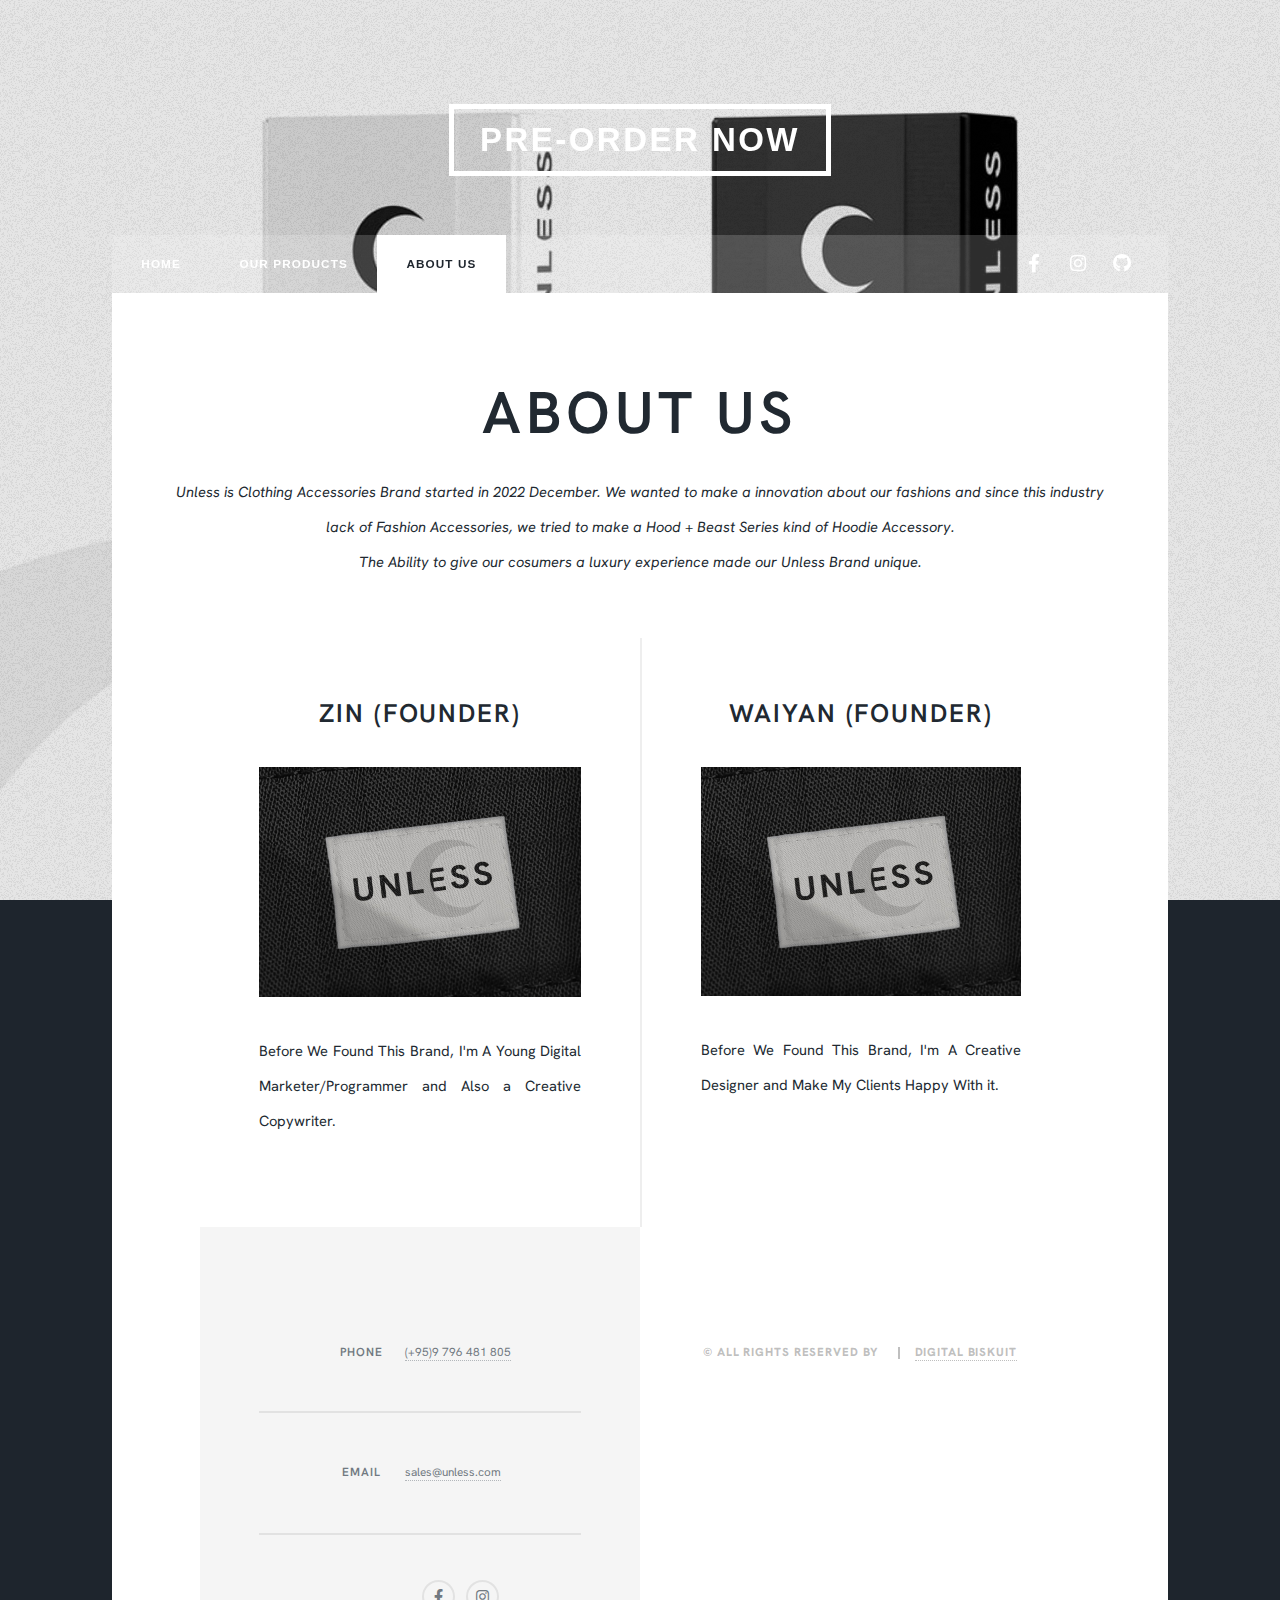
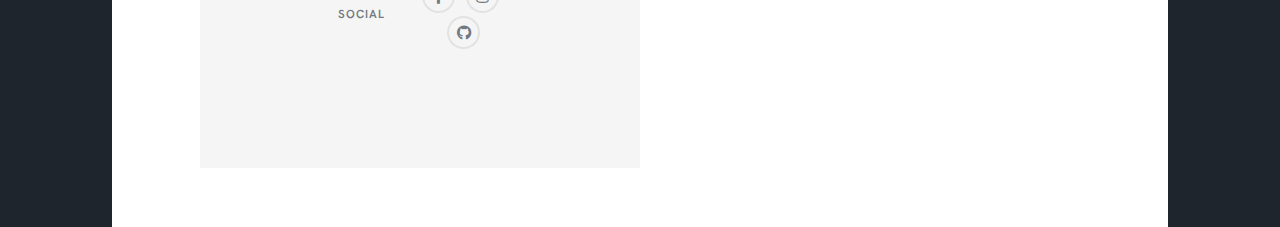
==== aboutus.html @ 23321b9b "Initial Commit" ====
<!DOCTYPE HTML>

<html>
	<head>
		<title>About Us</title>
		<meta charset="utf-8" />
		<meta name="viewport" content="width=device-width, initial-scale=1, user-scalable=no" />
		<link rel="stylesheet" href="assets/css/main.css" />
		<noscript><link rel="stylesheet" href="assets/css/noscript.css" /></noscript>
	</head>
	<body class="is-preload">

		<!-- Wrapper -->
			<div id="wrapper">

				<!-- Header -->
					<header id="header">
						<a href="https://forms.gle/uuUz8VNEudroMSf68" class="logo">Pre-Order Now</a>
					</header>

				<!-- Nav -->
					<nav id="nav">
						<ul class="links">
							<li><a href="index.html">Home</a></li>
							<li><a href="ourproducts.html">Our Products</a></li>
							<li class="active"><a href="aboutus.html">About Us</a></li>
						</ul>
						<ul class="icons">
							<li><a href="https://www.facebook.com/unlessclothingaccessories" class="icon brands alt fa-facebook-f"><span class="label">Facebook</span></a></li>
							<li><a href="#" class="icon brands fa-instagram"><span class="label">Instagram</span></a></li>
							<li><a href="#" class="icon brands fa-github"><span class="label">GitHub</span></a></li>
						</ul>
					</nav>

				<!-- Main -->
					<div id="main">

						<!-- Post -->
							<section class="post">
								<header class="major">
									<h2>About us</h2>
										<p>Unless is Clothing Accessories Brand started in 2022 December. We wanted to make a innovation about our fashions and since this industry lack of Fashion Accessories, we tried to make a Hood + Beast Series kind of Hoodie Accessory.<br /> 
											The Ability to give our cosumers a luxury experience made our Unless Brand unique.</p>
								</header>

								<!-- Text stuff -->
								<div id="main">
									<!-- Posts -->
										<section class="posts">
											<article>
												<header>
													<h2><a href="https://www.linkedin.com/in/wai-yan-moe-myint-310702242/">Zin (Founder)</h2>
												</header>
												<a href="https://www.linkedin.com/in/zin-lin-hain-243990198/" class="image fit"><img src="images/product1.jpg" alt="" /></a>
												<p>Before We Found This Brand, I'm A Young Digital Marketer/Programmer and Also a Creative Copywriter.</p>
												<ul class="actions special">
												</ul>
											</article>
											<article>
												<header>
													<h2><a href="https://www.linkedin.com/in/wai-yan-moe-myint-310702242/">Waiyan (Founder)</h2>
												</header>
												<a href="https://www.linkedin.com/in/wai-yan-moe-myint-310702242/" class="image fit"><img src="images/product1.jpg" alt="" /></a>
												<p>Before We Found This Brand, I'm A Creative Designer and Make My Clients Happy With it.</p>
												<ul class="actions special">
												</ul>
											</article>

				<!-- Footer -->
				<footer id="footer">
					<section class="split contact">
						<section class="alt">
							<h3>Phone</h3>
							<p><a href="tel:+959796481805">(+95)9 796 481 805</a></p>
						</section>
						<section>
							<h3>Email</h3>
							<p><a href="#">sales@unless.com</a></p>
						</section>
						<section>
							<h3>Social</h3>
							<ul class="icons alt">
								<li><a href="https://www.facebook.com/unlessclothingaccessories/" class="icon brands alt fa-facebook-f"><span class="label">Facebook</span></a></li>
								<li><a href="#" class="icon brands alt fa-instagram"><span class="label">Instagram</span></a></li>
								<li><a href="#" class="icon brands alt fa-github"><span class="label">GitHub</span></a></li>
							</ul>
						</section>
					</section>
				</footer>

			<!-- Copyright -->

				<!-- Copyright -->
					<div id="copyright">
						<ul><li>&copy; All Rights Reserved</li> by <li><a href="https://github.com/Digital-Biskuit">Digital Biskuit</a></li></ul>
					</div>

			</div>

		<!-- Scripts -->
			<script src="assets/js/jquery.min.js"></script>
			<script src="assets/js/jquery.scrollex.min.js"></script>
			<script src="assets/js/jquery.scrolly.min.js"></script>
			<script src="assets/js/browser.min.js"></script>
			<script src="assets/js/breakpoints.min.js"></script>
			<script src="assets/js/util.js"></script>
			<script src="assets/js/main.js"></script>

	</body>
</html>
---- assets/css/main.css ----
@import url(fontawesome-all.min.css);
@import url('https://fonts.googleapis.com/css2?family=Hanken+Grotesk:wght@400;600&display=swap');


html, body, div, span, applet, object,
iframe, h1, h2, h3, h4, h5, h6, p, blockquote,
pre, a, abbr, acronym, address, big, cite,
code, del, dfn, em, img, ins, kbd, q, s, samp,
small, strike, strong, sub, sup, tt, var, b,
u, i, center, dl, dt, dd, ol, ul, li, fieldset,
form, label, legend, table, caption, tbody,
tfoot, thead, tr, th, td, article, aside,
canvas, details, embed, figure, figcaption,
footer, header, hgroup, menu, nav, output, ruby,
section, summary, time, mark, audio, video {
	margin: 0;
	padding: 0;
	border: 0;
	font-size: 100%;
	font: inherit;
	vertical-align: baseline;}

article, aside, details, figcaption, figure,
footer, header, hgroup, menu, nav, section {
	display: block;}

body {
	line-height: 1;
}

ol, ul {
	list-style: none;
}

blockquote, q {
	quotes: none;
}

	blockquote:before, blockquote:after, q:before, q:after {
		content: '';
		content: none;
	}

table {
	border-collapse: collapse;
	border-spacing: 0;
}

body {
	-webkit-text-size-adjust: none;
}

mark {
	background-color: transparent;
	color: inherit;
}

input::-moz-focus-inner {
	border: 0;
	padding: 0;
}

input, select, textarea {
	-moz-appearance: none;
	-webkit-appearance: none;
	-ms-appearance: none;
	appearance: none;
}

/* Basic */

	@-ms-viewport {
		width: device-width;
	}

	body {
		-ms-overflow-style: scrollbar;
	}

	@media screen and (max-width: 480px) {

		html, body {
			min-width: 320px;
		}

	}

	html {
		box-sizing: border-box;
	}

	*, *:before, *:after {
		box-sizing: inherit;
	}

	body {
		background-color: #1e252d;
	}

		body.is-preload *, body.is-preload *:before, body.is-preload *:after {
			-moz-animation: none !important;
			-webkit-animation: none !important;
			-ms-animation: none !important;
			animation: none !important;
			-moz-transition: none !important;
			-webkit-transition: none !important;
			-ms-transition: none !important;
			transition: none !important;
		}

/* Type */

	html {
		font-size: 16pt;
	}

		@media screen and (max-width: 1680px) {

			html {
				font-size: 12pt;
			}

		}

		@media screen and (max-width: 1280px) {

			html {
				font-size: 11pt;
			}

		}

		@media screen and (max-width: 360px) {

			html {
				font-size: 10pt;
			}

		}

	body {
		color: #212931;
	}

	body, input, select, textarea {
		font-family: 'Hanken Grotesk', sans-serif;
		font-weight: 400;
		font-size: 1rem;
		line-height: 2.375;
	}

	a {
		-moz-transition: color 0.2s ease-in-out, background-color 0.2s ease-in-out, border-color 0.2s ease-in-out, box-shadow 0.2s ease-in-out;
		-webkit-transition: color 0.2s ease-in-out, background-color 0.2s ease-in-out, border-color 0.2s ease-in-out, box-shadow 0.2s ease-in-out;
		-ms-transition: color 0.2s ease-in-out, background-color 0.2s ease-in-out, border-color 0.2s ease-in-out, box-shadow 0.2s ease-in-out;
		transition: color 0.2s ease-in-out, background-color 0.2s ease-in-out, border-color 0.2s ease-in-out, box-shadow 0.2s ease-in-out;
		border-bottom: dotted 1px;
		text-decoration: none;
	}

		a:hover {
			border-bottom-color: transparent;
		}

	strong, b {
		font-weight: 600;
	}

	em, i {
		font-style: italic;
	}

	p {
		text-align: justify;
		margin: 0 0 2rem 0;
	}

	h1, h2, h3, h4, h5, h6 {
		font-family: 'Hanken Grotesk', sans-serif;
		font-weight: 600;
		line-height: 1.5;
		letter-spacing: 0.075em;
		text-transform: uppercase;
		margin: 0 0 1rem 0;
	}

		h1 a, h2 a, h3 a, h4 a, h5 a, h6 a {
			border-bottom: 0;
			color: inherit;
			text-decoration: none;
		}

	h1 {
		font-size: 4rem;
		line-height: 1.1;
		margin: 0 0 2rem 0;
	}

	h2 {
		font-size: 1.75rem;
		line-height: 1.3;
		margin: 0 0 1.5rem 0;
	}

	h3 {
		font-size: 1.25rem;
		margin: 0 0 1.5rem 0;
	}

	h4 {
		font-size: 1rem;
	}

	h5 {
		font-size: 0.9rem;
	}

	h6 {
		font-size: 0.8rem;
	}

	sub {
		font-size: 0.8rem;
		position: relative;
		top: 0.5rem;
	}

	sup {
		font-size: 0.8rem;
		position: relative;
		top: -0.5rem;
	}

	blockquote {
		border-left: solid 4px;
		font-style: italic;
		margin: 0 0 2rem 0;
		padding: 0.5rem 0 0.5rem 2rem;
	}

	code {
		border: solid 2px;
		font-family: "Courier New", monospace;
		font-size: 0.9rem;
		margin: 0 0.25rem;
		padding: 0.25rem 0.65rem;
	}

	pre {
		-webkit-overflow-scrolling: touch;
		font-family: "Courier New", monospace;
		font-size: 0.9rem;
		margin: 0 0 2rem 0;
	}

		pre code {
			display: block;
			line-height: 1.75;
			padding: 1rem 1.5rem;
			overflow-x: auto;
		}

	hr {
		border: 0;
		border-bottom: solid 2px;
		margin: 3rem 0;
	}

		hr.major {
			margin: 5rem 0;
		}

	.align-left {
		text-align: left;
	}

	.align-center {
		text-align: center;
	}

	.align-right {
		text-align: right;
	}

	input, select, textarea {
		color: #212931;
	}

	a {
		color: #212931;
		border-bottom-color: rgba(33, 41, 49, 0.5);
	}

		a:hover {
			border-bottom-color: transparent;
			color: #000000 !important;
		}

	strong, b {
		color: #212931;
	}

	h1, h2, h3, h4, h5, h6 {
		color: #212931;
	}

	blockquote {
		border-left-color: #eeeeee;
	}

	code {
		background: rgba(220, 220, 220, 0.25);
		border-color: #eeeeee;
	}

	hr {
		border-bottom-color: #eeeeee;
	}

/* Row */

	.row {
		display: flex;
		flex-wrap: wrap;
		box-sizing: border-box;
		align-items: stretch;
	}

		.row > * {
			box-sizing: border-box;
		}

		.row.gtr-uniform > * > :last-child {
			margin-bottom: 0;
		}

		.row.aln-left {
			justify-content: flex-start;
		}

		.row.aln-center {
			justify-content: center;
		}

		.row.aln-right {
			justify-content: flex-end;
		}

		.row.aln-top {
			align-items: flex-start;
		}

		.row.aln-middle {
			align-items: center;
		}

		.row.aln-bottom {
			align-items: flex-end;
		}

		.row > .imp {
			order: -1;
		}

		.row > .col-1 {
			width: 8.33333%;
		}

		.row > .off-1 {
			margin-left: 8.33333%;
		}

		.row > .col-2 {
			width: 16.66667%;
		}

		.row > .off-2 {
			margin-left: 16.66667%;
		}

		.row > .col-3 {
			width: 25%;
		}

		.row > .off-3 {
			margin-left: 25%;
		}

		.row > .col-4 {
			width: 33.33333%;
		}

		.row > .off-4 {
			margin-left: 33.33333%;
		}

		.row > .col-5 {
			width: 41.66667%;
		}

		.row > .off-5 {
			margin-left: 41.66667%;
		}

		.row > .col-6 {
			width: 50%;
		}

		.row > .off-6 {
			margin-left: 50%;
		}

		.row > .col-7 {
			width: 58.33333%;
		}

		.row > .off-7 {
			margin-left: 58.33333%;
		}

		.row > .col-8 {
			width: 66.66667%;
		}

		.row > .off-8 {
			margin-left: 66.66667%;
		}

		.row > .col-9 {
			width: 75%;
		}

		.row > .off-9 {
			margin-left: 75%;
		}

		.row > .col-10 {
			width: 83.33333%;
		}

		.row > .off-10 {
			margin-left: 83.33333%;
		}

		.row > .col-11 {
			width: 91.66667%;
		}

		.row > .off-11 {
			margin-left: 91.66667%;
		}

		.row > .col-12 {
			width: 100%;
		}

		.row > .off-12 {
			margin-left: 100%;
		}

		.row.gtr-0 {
			margin-top: 0;
			margin-left: 0rem;
		}

			.row.gtr-0 > * {
				padding: 0 0 0 0rem;
			}

			.row.gtr-0.gtr-uniform {
				margin-top: 0rem;
			}

				.row.gtr-0.gtr-uniform > * {
					padding-top: 0rem;
				}

		.row.gtr-25 {
			margin-top: 0;
			margin-left: -0.375rem;
		}

			.row.gtr-25 > * {
				padding: 0 0 0 0.375rem;
			}

			.row.gtr-25.gtr-uniform {
				margin-top: -0.375rem;
			}

				.row.gtr-25.gtr-uniform > * {
					padding-top: 0.375rem;
				}

		.row.gtr-50 {
			margin-top: 0;
			margin-left: -0.75rem;
		}

			.row.gtr-50 > * {
				padding: 0 0 0 0.75rem;
			}

			.row.gtr-50.gtr-uniform {
				margin-top: -0.75rem;
			}

				.row.gtr-50.gtr-uniform > * {
					padding-top: 0.75rem;
				}

		.row {
			margin-top: 0;
			margin-left: -1.5rem;
		}

			.row > * {
				padding: 0 0 0 1.5rem;
			}

			.row.gtr-uniform {
				margin-top: -1.5rem;
			}

				.row.gtr-uniform > * {
					padding-top: 1.5rem;
				}

		.row.gtr-150 {
			margin-top: 0;
			margin-left: -2.25rem;
		}

			.row.gtr-150 > * {
				padding: 0 0 0 2.25rem;
			}

			.row.gtr-150.gtr-uniform {
				margin-top: -2.25rem;
			}

				.row.gtr-150.gtr-uniform > * {
					padding-top: 2.25rem;
				}

		.row.gtr-200 {
			margin-top: 0;
			margin-left: -3rem;
		}

			.row.gtr-200 > * {
				padding: 0 0 0 3rem;
			}

			.row.gtr-200.gtr-uniform {
				margin-top: -3rem;
			}

				.row.gtr-200.gtr-uniform > * {
					padding-top: 3rem;
				}

		@media screen and (max-width: 1680px) {

			.row {
				display: flex;
				flex-wrap: wrap;
				box-sizing: border-box;
				align-items: stretch;
			}

				.row > * {
					box-sizing: border-box;
				}

				.row.gtr-uniform > * > :last-child {
					margin-bottom: 0;
				}

				.row.aln-left {
					justify-content: flex-start;
				}

				.row.aln-center {
					justify-content: center;
				}

				.row.aln-right {
					justify-content: flex-end;
				}

				.row.aln-top {
					align-items: flex-start;
				}

				.row.aln-middle {
					align-items: center;
				}

				.row.aln-bottom {
					align-items: flex-end;
				}

				.row > .imp-xlarge {
					order: -1;
				}

				.row > .col-1-xlarge {
					width: 8.33333%;
				}

				.row > .off-1-xlarge {
					margin-left: 8.33333%;
				}

				.row > .col-2-xlarge {
					width: 16.66667%;
				}

				.row > .off-2-xlarge {
					margin-left: 16.66667%;
				}

				.row > .col-3-xlarge {
					width: 25%;
				}

				.row > .off-3-xlarge {
					margin-left: 25%;
				}

				.row > .col-4-xlarge {
					width: 33.33333%;
				}

				.row > .off-4-xlarge {
					margin-left: 33.33333%;
				}

				.row > .col-5-xlarge {
					width: 41.66667%;
				}

				.row > .off-5-xlarge {
					margin-left: 41.66667%;
				}

				.row > .col-6-xlarge {
					width: 50%;
				}

				.row > .off-6-xlarge {
					margin-left: 50%;
				}

				.row > .col-7-xlarge {
					width: 58.33333%;
				}

				.row > .off-7-xlarge {
					margin-left: 58.33333%;
				}

				.row > .col-8-xlarge {
					width: 66.66667%;
				}

				.row > .off-8-xlarge {
					margin-left: 66.66667%;
				}

				.row > .col-9-xlarge {
					width: 75%;
				}

				.row > .off-9-xlarge {
					margin-left: 75%;
				}

				.row > .col-10-xlarge {
					width: 83.33333%;
				}

				.row > .off-10-xlarge {
					margin-left: 83.33333%;
				}

				.row > .col-11-xlarge {
					width: 91.66667%;
				}

				.row > .off-11-xlarge {
					margin-left: 91.66667%;
				}

				.row > .col-12-xlarge {
					width: 100%;
				}

				.row > .off-12-xlarge {
					margin-left: 100%;
				}

				.row.gtr-0 {
					margin-top: 0;
					margin-left: 0rem;
				}

					.row.gtr-0 > * {
						padding: 0 0 0 0rem;
					}

					.row.gtr-0.gtr-uniform {
						margin-top: 0rem;
					}

						.row.gtr-0.gtr-uniform > * {
							padding-top: 0rem;
						}

				.row.gtr-25 {
					margin-top: 0;
					margin-left: -0.375rem;
				}

					.row.gtr-25 > * {
						padding: 0 0 0 0.375rem;
					}

					.row.gtr-25.gtr-uniform {
						margin-top: -0.375rem;
					}

						.row.gtr-25.gtr-uniform > * {
							padding-top: 0.375rem;
						}

				.row.gtr-50 {
					margin-top: 0;
					margin-left: -0.75rem;
				}

					.row.gtr-50 > * {
						padding: 0 0 0 0.75rem;
					}

					.row.gtr-50.gtr-uniform {
						margin-top: -0.75rem;
					}

						.row.gtr-50.gtr-uniform > * {
							padding-top: 0.75rem;
						}

				.row {
					margin-top: 0;
					margin-left: -1.5rem;
				}

					.row > * {
						padding: 0 0 0 1.5rem;
					}

					.row.gtr-uniform {
						margin-top: -1.5rem;
					}

						.row.gtr-uniform > * {
							padding-top: 1.5rem;
						}

				.row.gtr-150 {
					margin-top: 0;
					margin-left: -2.25rem;
				}

					.row.gtr-150 > * {
						padding: 0 0 0 2.25rem;
					}

					.row.gtr-150.gtr-uniform {
						margin-top: -2.25rem;
					}

						.row.gtr-150.gtr-uniform > * {
							padding-top: 2.25rem;
						}

				.row.gtr-200 {
					margin-top: 0;
					margin-left: -3rem;
				}

					.row.gtr-200 > * {
						padding: 0 0 0 3rem;
					}

					.row.gtr-200.gtr-uniform {
						margin-top: -3rem;
					}

						.row.gtr-200.gtr-uniform > * {
							padding-top: 3rem;
						}

		}

		@media screen and (max-width: 1280px) {

			.row {
				display: flex;
				flex-wrap: wrap;
				box-sizing: border-box;
				align-items: stretch;
			}

				.row > * {
					box-sizing: border-box;
				}

				.row.gtr-uniform > * > :last-child {
					margin-bottom: 0;
				}

				.row.aln-left {
					justify-content: flex-start;
				}

				.row.aln-center {
					justify-content: center;
				}

				.row.aln-right {
					justify-content: flex-end;
				}

				.row.aln-top {
					align-items: flex-start;
				}

				.row.aln-middle {
					align-items: center;
				}

				.row.aln-bottom {
					align-items: flex-end;
				}

				.row > .imp-large {
					order: -1;
				}

				.row > .col-1-large {
					width: 8.33333%;
				}

				.row > .off-1-large {
					margin-left: 8.33333%;
				}

				.row > .col-2-large {
					width: 16.66667%;
				}

				.row > .off-2-large {
					margin-left: 16.66667%;
				}

				.row > .col-3-large {
					width: 25%;
				}

				.row > .off-3-large {
					margin-left: 25%;
				}

				.row > .col-4-large {
					width: 33.33333%;
				}

				.row > .off-4-large {
					margin-left: 33.33333%;
				}

				.row > .col-5-large {
					width: 41.66667%;
				}

				.row > .off-5-large {
					margin-left: 41.66667%;
				}

				.row > .col-6-large {
					width: 50%;
				}

				.row > .off-6-large {
					margin-left: 50%;
				}

				.row > .col-7-large {
					width: 58.33333%;
				}

				.row > .off-7-large {
					margin-left: 58.33333%;
				}

				.row > .col-8-large {
					width: 66.66667%;
				}

				.row > .off-8-large {
					margin-left: 66.66667%;
				}

				.row > .col-9-large {
					width: 75%;
				}

				.row > .off-9-large {
					margin-left: 75%;
				}

				.row > .col-10-large {
					width: 83.33333%;
				}

				.row > .off-10-large {
					margin-left: 83.33333%;
				}

				.row > .col-11-large {
					width: 91.66667%;
				}

				.row > .off-11-large {
					margin-left: 91.66667%;
				}

				.row > .col-12-large {
					width: 100%;
				}

				.row > .off-12-large {
					margin-left: 100%;
				}

				.row.gtr-0 {
					margin-top: 0;
					margin-left: 0rem;
				}

					.row.gtr-0 > * {
						padding: 0 0 0 0rem;
					}

					.row.gtr-0.gtr-uniform {
						margin-top: 0rem;
					}

						.row.gtr-0.gtr-uniform > * {
							padding-top: 0rem;
						}

				.row.gtr-25 {
					margin-top: 0;
					margin-left: -0.375rem;
				}

					.row.gtr-25 > * {
						padding: 0 0 0 0.375rem;
					}

					.row.gtr-25.gtr-uniform {
						margin-top: -0.375rem;
					}

						.row.gtr-25.gtr-uniform > * {
							padding-top: 0.375rem;
						}

				.row.gtr-50 {
					margin-top: 0;
					margin-left: -0.75rem;
				}

					.row.gtr-50 > * {
						padding: 0 0 0 0.75rem;
					}

					.row.gtr-50.gtr-uniform {
						margin-top: -0.75rem;
					}

						.row.gtr-50.gtr-uniform > * {
							padding-top: 0.75rem;
						}

				.row {
					margin-top: 0;
					margin-left: -1.5rem;
				}

					.row > * {
						padding: 0 0 0 1.5rem;
					}

					.row.gtr-uniform {
						margin-top: -1.5rem;
					}

						.row.gtr-uniform > * {
							padding-top: 1.5rem;
						}

				.row.gtr-150 {
					margin-top: 0;
					margin-left: -2.25rem;
				}

					.row.gtr-150 > * {
						padding: 0 0 0 2.25rem;
					}

					.row.gtr-150.gtr-uniform {
						margin-top: -2.25rem;
					}

						.row.gtr-150.gtr-uniform > * {
							padding-top: 2.25rem;
						}

				.row.gtr-200 {
					margin-top: 0;
					margin-left: -3rem;
				}

					.row.gtr-200 > * {
						padding: 0 0 0 3rem;
					}

					.row.gtr-200.gtr-uniform {
						margin-top: -3rem;
					}

						.row.gtr-200.gtr-uniform > * {
							padding-top: 3rem;
						}

		}

		@media screen and (max-width: 980px) {

			.row {
				display: flex;
				flex-wrap: wrap;
				box-sizing: border-box;
				align-items: stretch;
			}

				.row > * {
					box-sizing: border-box;
				}

				.row.gtr-uniform > * > :last-child {
					margin-bottom: 0;
				}

				.row.aln-left {
					justify-content: flex-start;
				}

				.row.aln-center {
					justify-content: center;
				}

				.row.aln-right {
					justify-content: flex-end;
				}

				.row.aln-top {
					align-items: flex-start;
				}

				.row.aln-middle {
					align-items: center;
				}

				.row.aln-bottom {
					align-items: flex-end;
				}

				.row > .imp-medium {
					order: -1;
				}

				.row > .col-1-medium {
					width: 8.33333%;
				}

				.row > .off-1-medium {
					margin-left: 8.33333%;
				}

				.row > .col-2-medium {
					width: 16.66667%;
				}

				.row > .off-2-medium {
					margin-left: 16.66667%;
				}

				.row > .col-3-medium {
					width: 25%;
				}

				.row > .off-3-medium {
					margin-left: 25%;
				}

				.row > .col-4-medium {
					width: 33.33333%;
				}

				.row > .off-4-medium {
					margin-left: 33.33333%;
				}

				.row > .col-5-medium {
					width: 41.66667%;
				}

				.row > .off-5-medium {
					margin-left: 41.66667%;
				}

				.row > .col-6-medium {
					width: 50%;
				}

				.row > .off-6-medium {
					margin-left: 50%;
				}

				.row > .col-7-medium {
					width: 58.33333%;
				}

				.row > .off-7-medium {
					margin-left: 58.33333%;
				}

				.row > .col-8-medium {
					width: 66.66667%;
				}

				.row > .off-8-medium {
					margin-left: 66.66667%;
				}

				.row > .col-9-medium {
					width: 75%;
				}

				.row > .off-9-medium {
					margin-left: 75%;
				}

				.row > .col-10-medium {
					width: 83.33333%;
				}

				.row > .off-10-medium {
					margin-left: 83.33333%;
				}

				.row > .col-11-medium {
					width: 91.66667%;
				}

				.row > .off-11-medium {
					margin-left: 91.66667%;
				}

				.row > .col-12-medium {
					width: 100%;
				}

				.row > .off-12-medium {
					margin-left: 100%;
				}

				.row.gtr-0 {
					margin-top: 0;
					margin-left: 0rem;
				}

					.row.gtr-0 > * {
						padding: 0 0 0 0rem;
					}

					.row.gtr-0.gtr-uniform {
						margin-top: 0rem;
					}

						.row.gtr-0.gtr-uniform > * {
							padding-top: 0rem;
						}

				.row.gtr-25 {
					margin-top: 0;
					margin-left: -0.375rem;
				}

					.row.gtr-25 > * {
						padding: 0 0 0 0.375rem;
					}

					.row.gtr-25.gtr-uniform {
						margin-top: -0.375rem;
					}

						.row.gtr-25.gtr-uniform > * {
							padding-top: 0.375rem;
						}

				.row.gtr-50 {
					margin-top: 0;
					margin-left: -0.75rem;
				}

					.row.gtr-50 > * {
						padding: 0 0 0 0.75rem;
					}

					.row.gtr-50.gtr-uniform {
						margin-top: -0.75rem;
					}

						.row.gtr-50.gtr-uniform > * {
							padding-top: 0.75rem;
						}

				.row {
					margin-top: 0;
					margin-left: -1.5rem;
				}

					.row > * {
						padding: 0 0 0 1.5rem;
					}

					.row.gtr-uniform {
						margin-top: -1.5rem;
					}

						.row.gtr-uniform > * {
							padding-top: 1.5rem;
						}

				.row.gtr-150 {
					margin-top: 0;
					margin-left: -2.25rem;
				}

					.row.gtr-150 > * {
						padding: 0 0 0 2.25rem;
					}

					.row.gtr-150.gtr-uniform {
						margin-top: -2.25rem;
					}

						.row.gtr-150.gtr-uniform > * {
							padding-top: 2.25rem;
						}

				.row.gtr-200 {
					margin-top: 0;
					margin-left: -3rem;
				}

					.row.gtr-200 > * {
						padding: 0 0 0 3rem;
					}

					.row.gtr-200.gtr-uniform {
						margin-top: -3rem;
					}

						.row.gtr-200.gtr-uniform > * {
							padding-top: 3rem;
						}

		}

		@media screen and (max-width: 736px) {

			.row {
				display: flex;
				flex-wrap: wrap;
				box-sizing: border-box;
				align-items: stretch;
			}

				.row > * {
					box-sizing: border-box;
				}

				.row.gtr-uniform > * > :last-child {
					margin-bottom: 0;
				}

				.row.aln-left {
					justify-content: flex-start;
				}

				.row.aln-center {
					justify-content: center;
				}

				.row.aln-right {
					justify-content: flex-end;
				}

				.row.aln-top {
					align-items: flex-start;
				}

				.row.aln-middle {
					align-items: center;
				}

				.row.aln-bottom {
					align-items: flex-end;
				}

				.row > .imp-small {
					order: -1;
				}

				.row > .col-1-small {
					width: 8.33333%;
				}

				.row > .off-1-small {
					margin-left: 8.33333%;
				}

				.row > .col-2-small {
					width: 16.66667%;
				}

				.row > .off-2-small {
					margin-left: 16.66667%;
				}

				.row > .col-3-small {
					width: 25%;
				}

				.row > .off-3-small {
					margin-left: 25%;
				}

				.row > .col-4-small {
					width: 33.33333%;
				}

				.row > .off-4-small {
					margin-left: 33.33333%;
				}

				.row > .col-5-small {
					width: 41.66667%;
				}

				.row > .off-5-small {
					margin-left: 41.66667%;
				}

				.row > .col-6-small {
					width: 50%;
				}

				.row > .off-6-small {
					margin-left: 50%;
				}

				.row > .col-7-small {
					width: 58.33333%;
				}

				.row > .off-7-small {
					margin-left: 58.33333%;
				}

				.row > .col-8-small {
					width: 66.66667%;
				}

				.row > .off-8-small {
					margin-left: 66.66667%;
				}

				.row > .col-9-small {
					width: 75%;
				}

				.row > .off-9-small {
					margin-left: 75%;
				}

				.row > .col-10-small {
					width: 83.33333%;
				}

				.row > .off-10-small {
					margin-left: 83.33333%;
				}

				.row > .col-11-small {
					width: 91.66667%;
				}

				.row > .off-11-small {
					margin-left: 91.66667%;
				}

				.row > .col-12-small {
					width: 100%;
				}

				.row > .off-12-small {
					margin-left: 100%;
				}

				.row.gtr-0 {
					margin-top: 0;
					margin-left: 0rem;
				}

					.row.gtr-0 > * {
						padding: 0 0 0 0rem;
					}

					.row.gtr-0.gtr-uniform {
						margin-top: 0rem;
					}

						.row.gtr-0.gtr-uniform > * {
							padding-top: 0rem;
						}

				.row.gtr-25 {
					margin-top: 0;
					margin-left: -0.375rem;
				}

					.row.gtr-25 > * {
						padding: 0 0 0 0.375rem;
					}

					.row.gtr-25.gtr-uniform {
						margin-top: -0.375rem;
					}

						.row.gtr-25.gtr-uniform > * {
							padding-top: 0.375rem;
						}

				.row.gtr-50 {
					margin-top: 0;
					margin-left: -0.75rem;
				}

					.row.gtr-50 > * {
						padding: 0 0 0 0.75rem;
					}

					.row.gtr-50.gtr-uniform {
						margin-top: -0.75rem;
					}

						.row.gtr-50.gtr-uniform > * {
							padding-top: 0.75rem;
						}

				.row {
					margin-top: 0;
					margin-left: -1.5rem;
				}

					.row > * {
						padding: 0 0 0 1.5rem;
					}

					.row.gtr-uniform {
						margin-top: -1.5rem;
					}

						.row.gtr-uniform > * {
							padding-top: 1.5rem;
						}

				.row.gtr-150 {
					margin-top: 0;
					margin-left: -2.25rem;
				}

					.row.gtr-150 > * {
						padding: 0 0 0 2.25rem;
					}

					.row.gtr-150.gtr-uniform {
						margin-top: -2.25rem;
					}

						.row.gtr-150.gtr-uniform > * {
							padding-top: 2.25rem;
						}

				.row.gtr-200 {
					margin-top: 0;
					margin-left: -3rem;
				}

					.row.gtr-200 > * {
						padding: 0 0 0 3rem;
					}

					.row.gtr-200.gtr-uniform {
						margin-top: -3rem;
					}

						.row.gtr-200.gtr-uniform > * {
							padding-top: 3rem;
						}

		}

		@media screen and (max-width: 480px) {

			.row {
				display: flex;
				flex-wrap: wrap;
				box-sizing: border-box;
				align-items: stretch;
			}

				.row > * {
					box-sizing: border-box;
				}

				.row.gtr-uniform > * > :last-child {
					margin-bottom: 0;
				}

				.row.aln-left {
					justify-content: flex-start;
				}

				.row.aln-center {
					justify-content: center;
				}

				.row.aln-right {
					justify-content: flex-end;
				}

				.row.aln-top {
					align-items: flex-start;
				}

				.row.aln-middle {
					align-items: center;
				}

				.row.aln-bottom {
					align-items: flex-end;
				}

				.row > .imp-xsmall {
					order: -1;
				}

				.row > .col-1-xsmall {
					width: 8.33333%;
				}

				.row > .off-1-xsmall {
					margin-left: 8.33333%;
				}

				.row > .col-2-xsmall {
					width: 16.66667%;
				}

				.row > .off-2-xsmall {
					margin-left: 16.66667%;
				}

				.row > .col-3-xsmall {
					width: 25%;
				}

				.row > .off-3-xsmall {
					margin-left: 25%;
				}

				.row > .col-4-xsmall {
					width: 33.33333%;
				}

				.row > .off-4-xsmall {
					margin-left: 33.33333%;
				}

				.row > .col-5-xsmall {
					width: 41.66667%;
				}

				.row > .off-5-xsmall {
					margin-left: 41.66667%;
				}

				.row > .col-6-xsmall {
					width: 50%;
				}

				.row > .off-6-xsmall {
					margin-left: 50%;
				}

				.row > .col-7-xsmall {
					width: 58.33333%;
				}

				.row > .off-7-xsmall {
					margin-left: 58.33333%;
				}

				.row > .col-8-xsmall {
					width: 66.66667%;
				}

				.row > .off-8-xsmall {
					margin-left: 66.66667%;
				}

				.row > .col-9-xsmall {
					width: 75%;
				}

				.row > .off-9-xsmall {
					margin-left: 75%;
				}

				.row > .col-10-xsmall {
					width: 83.33333%;
				}

				.row > .off-10-xsmall {
					margin-left: 83.33333%;
				}

				.row > .col-11-xsmall {
					width: 91.66667%;
				}

				.row > .off-11-xsmall {
					margin-left: 91.66667%;
				}

				.row > .col-12-xsmall {
					width: 100%;
				}

				.row > .off-12-xsmall {
					margin-left: 100%;
				}

				.row.gtr-0 {
					margin-top: 0;
					margin-left: 0rem;
				}

					.row.gtr-0 > * {
						padding: 0 0 0 0rem;
					}

					.row.gtr-0.gtr-uniform {
						margin-top: 0rem;
					}

						.row.gtr-0.gtr-uniform > * {
							padding-top: 0rem;
						}

				.row.gtr-25 {
					margin-top: 0;
					margin-left: -0.375rem;
				}

					.row.gtr-25 > * {
						padding: 0 0 0 0.375rem;
					}

					.row.gtr-25.gtr-uniform {
						margin-top: -0.375rem;
					}

						.row.gtr-25.gtr-uniform > * {
							padding-top: 0.375rem;
						}

				.row.gtr-50 {
					margin-top: 0;
					margin-left: -0.75rem;
				}

					.row.gtr-50 > * {
						padding: 0 0 0 0.75rem;
					}

					.row.gtr-50.gtr-uniform {
						margin-top: -0.75rem;
					}

						.row.gtr-50.gtr-uniform > * {
							padding-top: 0.75rem;
						}

				.row {
					margin-top: 0;
					margin-left: -1.5rem;
				}

					.row > * {
						padding: 0 0 0 1.5rem;
					}

					.row.gtr-uniform {
						margin-top: -1.5rem;
					}

						.row.gtr-uniform > * {
							padding-top: 1.5rem;
						}

				.row.gtr-150 {
					margin-top: 0;
					margin-left: -2.25rem;
				}

					.row.gtr-150 > * {
						padding: 0 0 0 2.25rem;
					}

					.row.gtr-150.gtr-uniform {
						margin-top: -2.25rem;
					}

						.row.gtr-150.gtr-uniform > * {
							padding-top: 2.25rem;
						}

				.row.gtr-200 {
					margin-top: 0;
					margin-left: -3rem;
				}

					.row.gtr-200 > * {
						padding: 0 0 0 3rem;
					}

					.row.gtr-200.gtr-uniform {
						margin-top: -3rem;
					}

						.row.gtr-200.gtr-uniform > * {
							padding-top: 3rem;
						}

		}

		@media screen and (max-width: 360px) {

			.row {
				display: flex;
				flex-wrap: wrap;
				box-sizing: border-box;
				align-items: stretch;
			}

				.row > * {
					box-sizing: border-box;
				}

				.row.gtr-uniform > * > :last-child {
					margin-bottom: 0;
				}

				.row.aln-left {
					justify-content: flex-start;
				}

				.row.aln-center {
					justify-content: center;
				}

				.row.aln-right {
					justify-content: flex-end;
				}

				.row.aln-top {
					align-items: flex-start;
				}

				.row.aln-middle {
					align-items: center;
				}

				.row.aln-bottom {
					align-items: flex-end;
				}

				.row > .imp-xxsmall {
					order: -1;
				}

				.row > .col-1-xxsmall {
					width: 8.33333%;
				}

				.row > .off-1-xxsmall {
					margin-left: 8.33333%;
				}

				.row > .col-2-xxsmall {
					width: 16.66667%;
				}

				.row > .off-2-xxsmall {
					margin-left: 16.66667%;
				}

				.row > .col-3-xxsmall {
					width: 25%;
				}

				.row > .off-3-xxsmall {
					margin-left: 25%;
				}

				.row > .col-4-xxsmall {
					width: 33.33333%;
				}

				.row > .off-4-xxsmall {
					margin-left: 33.33333%;
				}

				.row > .col-5-xxsmall {
					width: 41.66667%;
				}

				.row > .off-5-xxsmall {
					margin-left: 41.66667%;
				}

				.row > .col-6-xxsmall {
					width: 50%;
				}

				.row > .off-6-xxsmall {
					margin-left: 50%;
				}

				.row > .col-7-xxsmall {
					width: 58.33333%;
				}

				.row > .off-7-xxsmall {
					margin-left: 58.33333%;
				}

				.row > .col-8-xxsmall {
					width: 66.66667%;
				}

				.row > .off-8-xxsmall {
					margin-left: 66.66667%;
				}

				.row > .col-9-xxsmall {
					width: 75%;
				}

				.row > .off-9-xxsmall {
					margin-left: 75%;
				}

				.row > .col-10-xxsmall {
					width: 83.33333%;
				}

				.row > .off-10-xxsmall {
					margin-left: 83.33333%;
				}

				.row > .col-11-xxsmall {
					width: 91.66667%;
				}

				.row > .off-11-xxsmall {
					margin-left: 91.66667%;
				}

				.row > .col-12-xxsmall {
					width: 100%;
				}

				.row > .off-12-xxsmall {
					margin-left: 100%;
				}

				.row.gtr-0 {
					margin-top: 0;
					margin-left: 0rem;
				}

					.row.gtr-0 > * {
						padding: 0 0 0 0rem;
					}

					.row.gtr-0.gtr-uniform {
						margin-top: 0rem;
					}

						.row.gtr-0.gtr-uniform > * {
							padding-top: 0rem;
						}

				.row.gtr-25 {
					margin-top: 0;
					margin-left: -0.375rem;
				}

					.row.gtr-25 > * {
						padding: 0 0 0 0.375rem;
					}

					.row.gtr-25.gtr-uniform {
						margin-top: -0.375rem;
					}

						.row.gtr-25.gtr-uniform > * {
							padding-top: 0.375rem;
						}

				.row.gtr-50 {
					margin-top: 0;
					margin-left: -0.75rem;
				}

					.row.gtr-50 > * {
						padding: 0 0 0 0.75rem;
					}

					.row.gtr-50.gtr-uniform {
						margin-top: -0.75rem;
					}

						.row.gtr-50.gtr-uniform > * {
							padding-top: 0.75rem;
						}

				.row {
					margin-top: 0;
					margin-left: -1.5rem;
				}

					.row > * {
						padding: 0 0 0 1.5rem;
					}

					.row.gtr-uniform {
						margin-top: -1.5rem;
					}

						.row.gtr-uniform > * {
							padding-top: 1.5rem;
						}

				.row.gtr-150 {
					margin-top: 0;
					margin-left: -2.25rem;
				}

					.row.gtr-150 > * {
						padding: 0 0 0 2.25rem;
					}

					.row.gtr-150.gtr-uniform {
						margin-top: -2.25rem;
					}

						.row.gtr-150.gtr-uniform > * {
							padding-top: 2.25rem;
						}

				.row.gtr-200 {
					margin-top: 0;
					margin-left: -3rem;
				}

					.row.gtr-200 > * {
						padding: 0 0 0 3rem;
					}

					.row.gtr-200.gtr-uniform {
						margin-top: -3rem;
					}

						.row.gtr-200.gtr-uniform > * {
							padding-top: 3rem;
						}

		}

/* Box */

	.box {
		border: solid 2px;
		margin-bottom: 2rem;
		padding: 1.5rem;
	}

		.box > :last-child,
		.box > :last-child > :last-child,
		.box > :last-child > :last-child > :last-child {
			margin-bottom: 0;
		}

		.box.alt {
			border: 0;
			border-radius: 0;
			padding: 0;
		}

	.box {
		border-color: #eeeeee;
	}

/* Button */

	input[type="submit"],
	input[type="reset"],
	input[type="button"],
	button,
	.button {
		-moz-appearance: none;
		-webkit-appearance: none;
		-ms-appearance: none;
		appearance: none;
		-moz-transition: background-color 0.2s ease-in-out, box-shadow 0.2s ease-in-out, color 0.2s ease-in-out;
		-webkit-transition: background-color 0.2s ease-in-out, box-shadow 0.2s ease-in-out, color 0.2s ease-in-out;
		-ms-transition: background-color 0.2s ease-in-out, box-shadow 0.2s ease-in-out, color 0.2s ease-in-out;
		transition: background-color 0.2s ease-in-out, box-shadow 0.2s ease-in-out, color 0.2s ease-in-out;
		border: 0;
		border-radius: 0;
		cursor: pointer;
		display: inline-block;
		font-family: "Source Sans Pro", Helvetica, sans-serif;
		font-size: 0.8rem;
		font-weight: 900;
		letter-spacing: 0.075em;
		height: 3rem;
		line-height: 3rem;
		padding: 0 2rem;
		text-align: center;
		text-decoration: none;
		text-transform: uppercase;
		white-space: nowrap;
	}

		input[type="submit"].icon:before,
		input[type="reset"].icon:before,
		input[type="button"].icon:before,
		button.icon:before,
		.button.icon:before {
			margin-right: 0.5rem;
		}

		input[type="submit"].icon.solo,
		input[type="reset"].icon.solo,
		input[type="button"].icon.solo,
		button.icon.solo,
		.button.icon.solo {
			position: relative;
			width: 4rem;
			height: 4rem;
			line-height: 4rem;
			border-radius: 4rem;
			text-indent: 4rem;
			overflow: hidden;
			padding: 0;
			white-space: nowrap;
		}

			input[type="submit"].icon.solo:before,
			input[type="reset"].icon.solo:before,
			input[type="button"].icon.solo:before,
			button.icon.solo:before,
			.button.icon.solo:before {
				position: absolute;
				display: block;
				top: 0;
				left: 0;
				width: inherit;
				height: inherit;
				line-height: inherit;
				font-size: 1.25rem;
				margin-right: 0;
				text-align: center;
				text-indent: 0;
			}

		input[type="submit"].fit,
		input[type="reset"].fit,
		input[type="button"].fit,
		button.fit,
		.button.fit {
			width: 100%;
		}

		input[type="submit"].small,
		input[type="reset"].small,
		input[type="button"].small,
		button.small,
		.button.small {
			font-size: 0.7rem;
			height: 2.5rem;
			line-height: 2.5rem;
			padding: 0 1.5rem;
		}

		input[type="submit"].large,
		input[type="reset"].large,
		input[type="button"].large,
		button.large,
		.button.large {
			font-size: 0.9rem;
			height: 3.5rem;
			line-height: 3.5rem;
			padding: 0 2.75rem;
		}

		@media screen and (max-width: 980px) {

			input[type="submit"],
			input[type="reset"],
			input[type="button"],
			button,
			.button {
				font-size: 0.9rem;
				height: 3.25rem;
				line-height: 3.25rem;
			}

				input[type="submit"].large,
				input[type="reset"].large,
				input[type="button"].large,
				button.large,
				.button.large {
					font-size: 1rem;
					height: 3.75rem;
					line-height: 3.75rem;
				}

		}

		input[type="submit"].disabled, input[type="submit"]:disabled,
		input[type="reset"].disabled,
		input[type="reset"]:disabled,
		input[type="button"].disabled,
		input[type="button"]:disabled,
		button.disabled,
		button:disabled,
		.button.disabled,
		.button:disabled {
			pointer-events: none;
			opacity: 0.25;
		}

	input[type="submit"],
	input[type="reset"],
	input[type="button"],
	button,
	.button {
		background-color: transparent;
		box-shadow: inset 0 0 0 2px #212931;
		color: #212931 !important;
	}

		input[type="submit"]:hover,
		input[type="reset"]:hover,
		input[type="button"]:hover,
		button:hover,
		.button:hover {
			box-shadow: inset 0 0 0 2px #000000;
			color: #000000 !important;
		}

		input[type="submit"].primary,
		input[type="reset"].primary,
		input[type="button"].primary,
		button.primary,
		.button.primary {
			background-color: #212931;
			box-shadow: none;
			color: #ffffff !important;
		}

			input[type="submit"].primary:hover,
			input[type="reset"].primary:hover,
			input[type="button"].primary:hover,
			button.primary:hover,
			.button.primary:hover {
				background-color: #000000;
			}

/* Form */

	form {
		margin: 0 0 2rem 0;
	}

		form > :last-child {
			margin-bottom: 0;
		}

		form > .fields {
			display: -moz-flex;
			display: -webkit-flex;
			display: -ms-flex;
			display: flex;
			-moz-flex-wrap: wrap;
			-webkit-flex-wrap: wrap;
			-ms-flex-wrap: wrap;
			flex-wrap: wrap;
			width: calc(100% + 3rem);
			margin: -1.5rem 0 2rem -1.5rem;
		}

			form > .fields > .field {
				-moz-flex-grow: 0;
				-webkit-flex-grow: 0;
				-ms-flex-grow: 0;
				flex-grow: 0;
				-moz-flex-shrink: 0;
				-webkit-flex-shrink: 0;
				-ms-flex-shrink: 0;
				flex-shrink: 0;
				padding: 1.5rem 0 0 1.5rem;
				width: calc(100% - 1.5rem);
			}

				form > .fields > .field.half {
					width: calc(50% - 0.75rem);
				}

				form > .fields > .field.third {
					width: calc(100%/3 - 0.5rem);
				}

				form > .fields > .field.quarter {
					width: calc(25% - 0.375rem);
				}

		@media screen and (max-width: 480px) {

			form > .fields {
				width: calc(100% + 3rem);
				margin: -1.5rem 0 2rem -1.5rem;
			}

				form > .fields > .field {
					padding: 1.5rem 0 0 1.5rem;
					width: calc(100% - 1.5rem);
				}

					form > .fields > .field.half {
						width: calc(100% - 1.5rem);
					}

					form > .fields > .field.third {
						width: calc(100% - 1.5rem);
					}

					form > .fields > .field.quarter {
						width: calc(100% - 1.5rem);
					}

		}

	label {
		display: block;
		font-family: "Source Sans Pro", Helvetica, sans-serif;
		font-weight: 900;
		line-height: 1.5;
		letter-spacing: 0.075em;
		font-size: 0.8rem;
		text-transform: uppercase;
		margin: 0 0 0.75rem 0;
	}

		@media screen and (max-width: 980px) {

			label {
				font-size: 0.9rem;
			}

		}

	input[type="text"],
	input[type="password"],
	input[type="email"],
	select,
	textarea {
		-moz-appearance: none;
		-webkit-appearance: none;
		-ms-appearance: none;
		appearance: none;
		background: transparent;
		border-radius: 0;
		border: solid 2px;
		color: inherit;
		display: block;
		outline: 0;
		padding: 0 1rem;
		text-decoration: none;
		width: 100%;
	}

		input[type="text"]:invalid,
		input[type="password"]:invalid,
		input[type="email"]:invalid,
		select:invalid,
		textarea:invalid {
			box-shadow: none;
		}

	select {
		background-size: 1.25rem;
		background-repeat: no-repeat;
		background-position: calc(100% - 1rem) center;
		height: 3rem;
		padding-right: 3rem;
		text-overflow: ellipsis;
	}

		select:focus::-ms-value {
			background-color: transparent;
		}

		select::-ms-expand {
			display: none;
		}

	input[type="text"],
	input[type="password"],
	input[type="email"],
	select {
		height: 3rem;
	}

	textarea {
		padding: 0.75rem 1rem;
	}

	input[type="checkbox"],
	input[type="radio"] {
		-moz-appearance: none;
		-webkit-appearance: none;
		-ms-appearance: none;
		appearance: none;
		display: block;
		float: left;
		margin-right: -2rem;
		opacity: 0;
		width: 1rem;
		z-index: -1;
	}

		input[type="checkbox"] + label,
		input[type="radio"] + label {
			text-decoration: none;
			cursor: pointer;
			display: inline-block;
			font-size: 1rem;
			letter-spacing: 0;
			font-family: "Merriweather", Georgia, serif;
			text-transform: none;
			font-weight: 300;
			padding-left: 2.8rem;
			padding-right: 1rem;
			position: relative;
		}

			input[type="checkbox"] + label:before,
			input[type="radio"] + label:before {
				-moz-osx-font-smoothing: grayscale;
				-webkit-font-smoothing: antialiased;
				display: inline-block;
				font-style: normal;
				font-variant: normal;
				text-rendering: auto;
				line-height: 1;
				text-transform: none !important;
				font-family: 'Font Awesome 5 Free';
				font-weight: 900;
			}

			input[type="checkbox"] + label:before,
			input[type="radio"] + label:before {
				border-radius: 0;
				border: solid 2px;
				content: '';
				display: inline-block;
				font-size: 0.8rem;
				height: 1.8rem;
				left: 0;
				line-height: 1.65rem;
				position: absolute;
				text-align: center;
				top: -0.125rem;
				width: 1.8rem;
			}

		input[type="checkbox"]:checked + label:before,
		input[type="radio"]:checked + label:before {
			content: '\f00c';
		}

	input[type="checkbox"] + label:before {
		border-radius: 0;
	}

	input[type="radio"] + label:before {
		border-radius: 100%;
	}

	::-webkit-input-placeholder {
		opacity: 1.0;
	}

	:-moz-placeholder {
		opacity: 1.0;
	}

	::-moz-placeholder {
		opacity: 1.0;
	}

	:-ms-input-placeholder {
		opacity: 1.0;
	}

	label {
		color: #212931;
	}

	input[type="text"],
	input[type="password"],
	input[type="email"],
	select,
	textarea {
		border-color: #eeeeee;
	}

		input[type="text"]:focus,
		input[type="password"]:focus,
		input[type="email"]:focus,
		select:focus,
		textarea:focus {
			border-color: #000000;
		}

	select {
		background-image: url("data:image/svg+xml;charset=utf8,%3Csvg xmlns='http://www.w3.org/2000/svg' width='40' height='40' preserveAspectRatio='none' viewBox='0 0 40 40'%3E%3Cpath d='M9.4,12.3l10.4,10.4l10.4-10.4c0.2-0.2,0.5-0.4,0.9-0.4c0.3,0,0.6,0.1,0.9,0.4l3.3,3.3c0.2,0.2,0.4,0.5,0.4,0.9 c0,0.4-0.1,0.6-0.4,0.9L20.7,31.9c-0.2,0.2-0.5,0.4-0.9,0.4c-0.3,0-0.6-0.1-0.9-0.4L4.3,17.3c-0.2-0.2-0.4-0.5-0.4-0.9 c0-0.4,0.1-0.6,0.4-0.9l3.3-3.3c0.2-0.2,0.5-0.4,0.9-0.4S9.1,12.1,9.4,12.3z' fill='%23eeeeee' /%3E%3C/svg%3E");
	}

		select option {
			background-color: #ffffff;
			color: #212931;
		}

	.select-wrapper:before {
		color: #eeeeee;
	}

	input[type="checkbox"] + label,
	input[type="radio"] + label {
		color: #212931;
	}

		input[type="checkbox"] + label:before,
		input[type="radio"] + label:before {
			border-color: #eeeeee;
		}

	input[type="checkbox"]:checked + label:before,
	input[type="radio"]:checked + label:before {
		background-color: #212931;
		border-color: #212931;
		color: #ffffff;
	}

	input[type="checkbox"]:focus + label:before,
	input[type="radio"]:focus + label:before {
		border-color: #000000;
	}

	::-webkit-input-placeholder {
		color: #909498 !important;
	}

	:-moz-placeholder {
		color: #909498 !important;
	}

	::-moz-placeholder {
		color: #909498 !important;
	}

	:-ms-input-placeholder {
		color: #909498 !important;
	}

	.formerize-placeholder {
		color: #909498 !important;
	}

/* Icon */

	.icon {
		text-decoration: none;
		border-bottom: none;
		position: relative;
	}

		.icon:before {
			-moz-osx-font-smoothing: grayscale;
			-webkit-font-smoothing: antialiased;
			display: inline-block;
			font-style: normal;
			font-variant: normal;
			text-rendering: auto;
			line-height: 1;
			text-transform: none !important;
			font-family: 'Font Awesome 5 Free';
			font-weight: 400;
		}

		.icon > .label {
			display: none;
		}

		.icon:before {
			line-height: inherit;
		}

		.icon.solid:before {
			font-weight: 900;
		}

		.icon.brands:before {
			font-family: 'Font Awesome 5 Brands';
		}

/* Image */

	.image {
		border: 0;
		display: inline-block;
		position: relative;
	}

		.image img {
			display: block;
		}

		.image.left, .image.right {
			max-width: 40%;
		}

			.image.left img, .image.right img {
				width: 100%;
			}

		.image.left {
			float: left;
			margin: 0 2rem 2rem 0;
			top: 0.75rem;
		}

		.image.right {
			float: right;
			margin: 0 0 2rem 2rem;
			top: 0.75rem;
		}

		.image.fit {
			display: block;
			margin: 2.5rem 0;
			width: 100%;
		}

			.image.fit:first-child {
				margin-top: 0;
			}

			.image.fit img {
				width: 100%;
			}

		.image.main {
			display: block;
			margin: 4rem 0;
			width: 100%;
		}

			.image.main:first-child {
				margin-top: 0;
			}

			.image.main img {
				width: 100%;
			}

		@media screen and (max-width: 736px) {

			.image.fit {
				margin: 2rem 0;
			}

			.image.main {
				margin: 2rem 0;
			}

		}

	a.image {
		overflow: hidden;
	}

		a.image img {
			-moz-transition: -moz-transform 0.2s ease-out;
			-webkit-transition: -webkit-transform 0.2s ease-out;
			-ms-transition: -ms-transform 0.2s ease-out;
			transition: transform 0.2s ease-out;
		}

		a.image:hover img {
			-moz-transform: scale(1.05);
			-webkit-transform: scale(1.05);
			-ms-transform: scale(1.05);
			transform: scale(1.05);
		}

/* Actions */

	ul.actions {
		display: -moz-flex;
		display: -webkit-flex;
		display: -ms-flex;
		display: flex;
		cursor: default;
		list-style: none;
		margin-left: -1rem;
		padding-left: 0;
	}

		ul.actions li {
			padding: 0 0 0 1rem;
			vertical-align: middle;
		}

		ul.actions.special {
			-moz-justify-content: center;
			-webkit-justify-content: center;
			-ms-justify-content: center;
			justify-content: center;
			width: 100%;
			margin-left: 0;
		}

			ul.actions.special li:first-child {
				padding-left: 0;
			}

		ul.actions.stacked {
			-moz-flex-direction: column;
			-webkit-flex-direction: column;
			-ms-flex-direction: column;
			flex-direction: column;
			margin-left: 0;
		}

			ul.actions.stacked li {
				padding: 1.3rem 0 0 0;
			}

				ul.actions.stacked li:first-child {
					padding-top: 0;
				}

		ul.actions.fit {
			width: calc(100% + 1rem);
		}

			ul.actions.fit li {
				-moz-flex-grow: 1;
				-webkit-flex-grow: 1;
				-ms-flex-grow: 1;
				flex-grow: 1;
				-moz-flex-shrink: 1;
				-webkit-flex-shrink: 1;
				-ms-flex-shrink: 1;
				flex-shrink: 1;
				width: 100%;
			}

				ul.actions.fit li > * {
					width: 100%;
				}

			ul.actions.fit.stacked {
				width: 100%;
			}

		@media screen and (max-width: 480px) {

			ul.actions:not(.fixed) {
				-moz-flex-direction: column;
				-webkit-flex-direction: column;
				-ms-flex-direction: column;
				flex-direction: column;
				margin-left: 0;
				width: 100% !important;
			}

				ul.actions:not(.fixed) li {
					-moz-flex-grow: 1;
					-webkit-flex-grow: 1;
					-ms-flex-grow: 1;
					flex-grow: 1;
					-moz-flex-shrink: 1;
					-webkit-flex-shrink: 1;
					-ms-flex-shrink: 1;
					flex-shrink: 1;
					padding: 1rem 0 0 0;
					text-align: center;
					width: 100%;
				}

					ul.actions:not(.fixed) li > * {
						width: 100%;
					}

					ul.actions:not(.fixed) li:first-child {
						padding-top: 0;
					}

					ul.actions:not(.fixed) li input[type="submit"],
					ul.actions:not(.fixed) li input[type="reset"],
					ul.actions:not(.fixed) li input[type="button"],
					ul.actions:not(.fixed) li button,
					ul.actions:not(.fixed) li .button {
						width: 100%;
					}

						ul.actions:not(.fixed) li input[type="submit"].icon:before,
						ul.actions:not(.fixed) li input[type="reset"].icon:before,
						ul.actions:not(.fixed) li input[type="button"].icon:before,
						ul.actions:not(.fixed) li button.icon:before,
						ul.actions:not(.fixed) li .button.icon:before {
							margin-left: -0.5rem;
						}

		}

/* Icons */

	ul.icons {
		cursor: default;
		list-style: none;
		padding-left: 0;
	}

		ul.icons li {
			display: inline-block;
			padding: 0 0.5rem 0 0;
			vertical-align: middle;
		}

			ul.icons li:last-child {
				padding-right: 0;
			}

			ul.icons li .icon:before {
				width: 2.25rem;
				height: 2.25rem;
				line-height: 2.25rem;
				display: inline-block;
				text-align: center;
				border-radius: 100%;
				font-size: 1.25rem;
			}

		ul.icons.alt li .icon:before {
			-moz-transition: color 0.2s ease-in-out, background-color 0.2s ease-in-out, border-color 0.2s ease-in-out, box-shadow 0.2s ease-in-out;
			-webkit-transition: color 0.2s ease-in-out, background-color 0.2s ease-in-out, border-color 0.2s ease-in-out, box-shadow 0.2s ease-in-out;
			-ms-transition: color 0.2s ease-in-out, background-color 0.2s ease-in-out, border-color 0.2s ease-in-out, box-shadow 0.2s ease-in-out;
			transition: color 0.2s ease-in-out, background-color 0.2s ease-in-out, border-color 0.2s ease-in-out, box-shadow 0.2s ease-in-out;
			font-size: 1rem;
		}

/* List */

	ol {
		list-style: decimal;
		margin: 0 0 2rem 0;
		padding-left: 1.25rem;
	}

		ol li {
			padding-left: 0.25rem;
		}

	ul {
		list-style: disc;
		margin: 0 0 2rem 0;
		padding-left: 1rem;
	}

		ul li {
			padding-left: 0.5rem;
		}

		ul.divided {
			list-style: none;
			padding-left: 0;
		}

			ul.divided li {
				border-top: solid 1px;
				padding: 0.5rem 0;
			}

				ul.divided li:first-child {
					border-top: 0;
					padding-top: 0;
				}

	dl {
		margin: 0 0 2rem 0;
	}

		dl dt {
			display: block;
			font-weight: 600;
			margin: 0 0 1rem 0;
		}

		dl dd {
			margin-left: 2rem;
		}

	ul.divided li {
		border-top-color: #eeeeee;
	}

	ul.icons li a.icon:hover:before {
		color: #000000;
	}

	ul.icons.alt li .icon:before {
		box-shadow: inset 0 0 0 2px #eeeeee;
	}

	ul.icons.alt li a.icon:hover:before {
		box-shadow: inset 0 0 0 2px #000000;
	}

/* Section/Article */

	section.special, article.special {
		text-align: center;
	}

	header {
		cursor: default;
	}

		header > .date {
			display: block;
			font-size: 0.8rem;
			height: 1;
			margin: 0 0 1rem 0;
			position: relative;
		}

		header > p {
			font-style: italic;
		}

		header > h1 + p {
			font-size: 1.1rem;
			margin-top: -0.5rem;
			line-height: 2;
		}

		header > h2 + p {
			font-size: 1rem;
			margin-top: -0.75rem;
		}

		header > h3 + p {
			font-size: 0.9rem;
			margin-top: -0.75rem;
		}

		header > h4 + p {
			font-size: 0.8rem;
			margin-top: -0.75rem;
		}

		header.major {
			margin: 0 0 4rem 0;
			text-align: center;
		}

			header.major > :last-child {
				margin-bottom: 0;
			}

			header.major > p {
				margin-top: 0;
				text-align: center;
			}

			header.major > .date {
				font-size: 1rem;
				margin: 0 0 4rem 0;
			}

				header.major > .date:before, header.major > .date:after {
					content: '';
					display: block;
					position: absolute;
					top: 50%;
					width: calc(50% - 6rem);
					border-top: solid 2px;
				}

				header.major > .date:before {
					left: 0;
				}

				header.major > .date:after {
					right: 0;
				}

		@media screen and (max-width: 980px) {

			header br {
				display: none;
			}

		}

		@media screen and (max-width: 736px) {

			header.major {
				margin: 0 0 2rem 0;
			}

		}

	header.major .date:before, header.major .date:after {
		border-top-color: #eeeeee;
	}

/* Table */

	.table-wrapper {
		-webkit-overflow-scrolling: touch;
		overflow-x: auto;
	}

	table {
		margin: 0 0 2rem 0;
		width: 100%;
	}

		table tbody tr {
			border: solid 1px;
			border-left: 0;
			border-right: 0;
		}

		table td {
			padding: 0.75rem 0.75rem;
		}

		table th {
			font-family: "Source Sans Pro", Helvetica, sans-serif;
			font-size: 0.8rem;
			font-weight: 900;
			letter-spacing: 0.075em;
			line-height: 1.5;
			padding: 0 0.75rem 0.75rem 0.75rem;
			text-align: left;
			text-transform: uppercase;
		}

			@media screen and (max-width: 980px) {

				table th {
					font-size: 0.9rem;
				}

			}

		table thead {
			border-bottom: solid 2px;
		}

		table tfoot {
			border-top: solid 2px;
		}

		table.alt {
			border-collapse: separate;
		}

			table.alt tbody tr td {
				border: solid 1px;
				border-left-width: 0;
				border-top-width: 0;
			}

				table.alt tbody tr td:first-child {
					border-left-width: 1px;
				}

			table.alt tbody tr:first-child td {
				border-top-width: 1px;
			}

			table.alt thead {
				border-bottom: 0;
			}

			table.alt tfoot {
				border-top: 0;
			}

	table tbody tr {
		border-color: #eeeeee;
	}

		table tbody tr:nth-child(2n + 1) {
			background-color: rgba(220, 220, 220, 0.25);
		}

	table th {
		color: #212931;
	}

	table thead {
		border-bottom-color: #eeeeee;
	}

	table tfoot {
		border-top-color: #eeeeee;
	}

	table.alt tbody tr td {
		border-color: #eeeeee;
	}

/* Pagination */

	.pagination {
		display: -moz-inline-flex;
		display: -webkit-inline-flex;
		display: -ms-inline-flex;
		display: inline-flex;
		-moz-user-select: none;
		-webkit-user-select: none;
		-ms-user-select: none;
		user-select: none;
		cursor: default;
		list-style: none;
		margin: 0 0 2rem 2px;
		padding: 0;
	}

		.pagination a, .pagination span {
			-moz-transition: background-color 0.2s ease-in-out, border-color 0.2s ease-in-out, box-shadow 0.2s ease-in-out, color 0.2s ease-in-out;
			-webkit-transition: background-color 0.2s ease-in-out, border-color 0.2s ease-in-out, box-shadow 0.2s ease-in-out, color 0.2s ease-in-out;
			-ms-transition: background-color 0.2s ease-in-out, border-color 0.2s ease-in-out, box-shadow 0.2s ease-in-out, color 0.2s ease-in-out;
			transition: background-color 0.2s ease-in-out, border-color 0.2s ease-in-out, box-shadow 0.2s ease-in-out, color 0.2s ease-in-out;
			border: solid 2px;
			display: inline-block;
			font-family: "Source Sans Pro", Helvetica, sans-serif;
			font-size: 0.8rem;
			font-weight: 900;
			height: 3rem;
			letter-spacing: 0.075em;
			line-height: calc(3rem - 4px);
			margin-left: -2px;
			min-width: 3rem;
			position: relative;
			text-align: center;
			text-decoration: none;
			text-transform: uppercase;
		}

		.pagination .next, .pagination .previous {
			text-decoration: none;
			padding: 0 1.75rem;
		}

			.pagination .next:before, .pagination .previous:before {
				-moz-osx-font-smoothing: grayscale;
				-webkit-font-smoothing: antialiased;
				display: inline-block;
				font-style: normal;
				font-variant: normal;
				text-rendering: auto;
				line-height: 1;
				text-transform: none !important;
				font-family: 'Font Awesome 5 Free';
				font-weight: 900;
			}

			.pagination .next:before, .pagination .previous:before {
				display: inline-block;
				color: inherit !important;
				line-height: inherit;
			}

		.pagination .previous:before {
			content: '\f104';
			margin-right: 0.9375em;
		}

		.pagination .next:before {
			content: '\f105';
			float: right;
			margin-left: 0.9375em;
		}

		@media screen and (max-width: 980px) {

			.pagination a, .pagination span {
				font-size: 0.9rem;
			}

		}

		@media screen and (max-width: 480px) {

			.pagination .page, .pagination .extra {
				display: none;
			}

		}

	.pagination a, .pagination span {
		border-color: #eeeeee;
	}

	.pagination a {
		color: #212931 !important;
	}

		.pagination a:hover {
			color: #000000 !important;
			border-color: #000000;
			z-index: 1;
		}

			.pagination a:hover + a,
			.pagination a:hover + span {
				border-left-color: #000000;
			}

		.pagination a.active {
			background-color: #eeeeee;
		}

	.pagination span {
		color: #eeeeee;
	}

/* Wrapper */

	#wrapper {
		-moz-transition: opacity 0.5s ease;
		-webkit-transition: opacity 0.5s ease;
		-ms-transition: opacity 0.5s ease;
		transition: opacity 0.5s ease;
		position: relative;
		z-index: 1;
		overflow: hidden;
	}

		#wrapper > .bg {
			position: absolute;
			top: 0;
			left: 0;
			width: 100%;
			height: 100%;
			background-color: #212931;
			background-image: url("../../images/overlay.png"), linear-gradient(0deg, rgba(0, 0, 0, 0.1), rgba(0, 0, 0, 0.1)), url("../../images/bg.jpg");
			background-size: auto,								auto,														100% auto;
			background-position: center,								center,														top center;
			background-repeat: repeat,								no-repeat,													no-repeat;
			background-attachment: scroll,								scroll,														scroll;
			z-index: -1;
		}

			#wrapper > .bg.fixed {
				position: fixed;
				width: 100vw;
				height: 100vh;
			}

		#wrapper.fade-in:before {
			pointer-events: none;
			-moz-transition: opacity 1s ease-in-out;
			-webkit-transition: opacity 1s ease-in-out;
			-ms-transition: opacity 1s ease-in-out;
			transition: opacity 1s ease-in-out;
			-moz-transition-delay: 0.75s;
			-webkit-transition-delay: 0.75s;
			-ms-transition-delay: 0.75s;
			transition-delay: 0.75s;
			background: #1e252d;
			content: '';
			display: block;
			height: 100%;
			left: 0;
			opacity: 0;
			position: fixed;
			top: 0;
			width: 100%;
		}

		body.is-preload #wrapper.fade-in:before {
			opacity: 1;
		}

		@media screen and (orientation: portrait) {

			#wrapper > .bg {
				background-size: auto,								auto,														auto 175%;
			}

		}

/* Intro */

	#intro {
		color: #ffffff;
		padding: 8rem 4rem 6rem 4rem ;
		-moz-align-items: center;
		-webkit-align-items: center;
		-ms-align-items: center;
		align-items: center;
		display: -moz-flex;
		display: -webkit-flex;
		display: -ms-flex;
		display: flex;
		-moz-flex-direction: column;
		-webkit-flex-direction: column;
		-ms-flex-direction: column;
		flex-direction: column;
		-moz-justify-content: -moz-flex-end;
		-webkit-justify-content: -webkit-flex-end;
		-ms-justify-content: -ms-flex-end;
		justify-content: flex-end;
		-moz-transition: opacity 1s ease, -moz-transform 1s ease;
		-webkit-transition: opacity 1s ease, -webkit-transform 1s ease;
		-ms-transition: opacity 1s ease, -ms-transform 1s ease;
		transition: opacity 1s ease, transform 1s ease;
		position: relative;
		cursor: default;
		text-align: center;
		z-index: 1;
		min-height: 100vh;
	}

		#intro input, #intro select, #intro textarea {
			color: #ffffff;
		}

		#intro a {
			color: #ffffff;
			border-bottom-color: rgba(255, 255, 255, 0.5);
		}

			#intro a:hover {
				border-bottom-color: transparent;
				color: #000000 !important;
			}

		#intro strong, #intro b {
			color: #ffffff;
		}

		#intro h1, #intro h2, #intro h3, #intro h4, #intro h5, #intro h6 {
			color: #ffffff;
		}

		#intro blockquote {
			border-left-color: #ffffff;
		}

		#intro code {
			background: rgba(255, 255, 255, 0.075);
			border-color: #ffffff;
		}

		#intro hr {
			border-bottom-color: #ffffff;
		}

		#intro input[type="submit"],
		#intro input[type="reset"],
		#intro input[type="button"],
		#intro button,
		#intro .button {
			background-color: transparent;
			box-shadow: inset 0 0 0 2px #ffffff;
			color: #ffffff !important;
		}

			#intro input[type="submit"]:hover,
			#intro input[type="reset"]:hover,
			#intro input[type="button"]:hover,
			#intro button:hover,
			#intro .button:hover {
				box-shadow: inset 0 0 0 2px #000000;
				color: #000000 !important;
			}

			#intro input[type="submit"].primary,
			#intro input[type="reset"].primary,
			#intro input[type="button"].primary,
			#intro button.primary,
			#intro .button.primary {
				background-color: #ffffff;
				box-shadow: none;
				color: #1e252d !important;
			}

				#intro input[type="submit"].primary:hover,
				#intro input[type="reset"].primary:hover,
				#intro input[type="button"].primary:hover,
				#intro button.primary:hover,
				#intro .button.primary:hover {
					background-color: #000000;
				}

		#intro h1 {
			font-size: 5rem;
			line-height: 1;
		}

		#intro p {
			font-size: 1.25rem;
			font-style: italic;
			margin-top: -0.25rem;
			text-align: center;
		}

		#intro + #header {
			margin-top: -20rem;
		}

			#intro + #header .logo {
				-moz-transform: translateY(2rem);
				-webkit-transform: translateY(2rem);
				-ms-transform: translateY(2rem);
				transform: translateY(2rem);
				opacity: 0;
				visibility: hidden;
			}

		#intro.hidden {
			pointer-events: none;
			-moz-transform: translateY(2rem);
			-webkit-transform: translateY(2rem);
			-ms-transform: translateY(2rem);
			transform: translateY(2rem);
			-moz-transition: opacity 0.5s ease, -moz-transform 0.5s ease, visibility 0.5s;
			-webkit-transition: opacity 0.5s ease, -webkit-transform 0.5s ease, visibility 0.5s;
			-ms-transition: opacity 0.5s ease, -ms-transform 0.5s ease, visibility 0.5s;
			transition: opacity 0.5s ease, transform 0.5s ease, visibility 0.5s;
			opacity: 0;
			visibility: hidden;
		}

			#intro.hidden + #header .logo {
				-moz-transform: translateY(0);
				-webkit-transform: translateY(0);
				-ms-transform: translateY(0);
				transform: translateY(0);
				opacity: 1;
				visibility: visible;
			}

		body.is-preload #intro {
			-moz-transform: translateY(2rem);
			-webkit-transform: translateY(2rem);
			-ms-transform: translateY(2rem);
			transform: translateY(2rem);
			opacity: 0;
		}

			body.is-preload #intro:not(.hidden) + #header + #nav {
				-moz-transform: translateY(4rem);
				-webkit-transform: translateY(4rem);
				-ms-transform: translateY(4rem);
				transform: translateY(4rem);
				opacity: 0;
			}

		@media screen and (max-width: 980px) {

			#intro {
				padding: 4rem 4rem 2rem 4rem ;
				min-height: 90vh;
			}

				#intro p br {
					display: none;
				}

				#intro + #header {
					margin-top: -14rem;
				}

		}

		@media screen and (max-width: 736px) {

			#intro {
				padding: 3rem 2rem 1rem 2rem ;
				min-height: 80vh;
			}

				#intro h1 {
					font-size: 3.25rem;
					line-height: 1.1;
					margin-bottom: 1rem;
				}

				#intro p {
					font-size: 1rem;
					margin-top: 0rem;
				}

				#intro .actions {
					display: none;
				}

		}

/* Header */

	#header {
		color: #ffffff;
		-moz-align-items: center;
		-webkit-align-items: center;
		-ms-align-items: center;
		align-items: center;
		display: -moz-flex;
		display: -webkit-flex;
		display: -ms-flex;
		display: flex;
		-moz-flex-direction: column;
		-webkit-flex-direction: column;
		-ms-flex-direction: column;
		flex-direction: column;
		-moz-justify-content: -moz-flex-end;
		-webkit-justify-content: -webkit-flex-end;
		-ms-justify-content: -ms-flex-end;
		justify-content: flex-end;
		pointer-events: none;
		-moz-user-select: none;
		-webkit-user-select: none;
		-ms-user-select: none;
		user-select: none;
		height: 20rem;
		padding-bottom: 8rem;
		position: relative;
		text-align: center;
		z-index: 2;
	}

		#header input, #header select, #header textarea {
			color: #ffffff;
		}

		#header a {
			color: #ffffff;
			border-bottom-color: rgba(255, 255, 255, 0.5);
		}

			#header a:hover {
				border-bottom-color: transparent;
				color: #000000 !important;
			}

		#header strong, #header b {
			color: #ffffff;
		}

		#header h1, #header h2, #header h3, #header h4, #header h5, #header h6 {
			color: #ffffff;
		}

		#header blockquote {
			border-left-color: #ffffff;
		}

		#header code {
			background: rgba(255, 255, 255, 0.075);
			border-color: #ffffff;
		}

		#header hr {
			border-bottom-color: #ffffff;
		}

		#header .logo {
			-moz-transition: border-color 0.2s ease-in-out, color 0.2s ease-in-out, opacity 0.5s ease, -moz-transform 0.5s ease, visibility 0.5s;
			-webkit-transition: border-color 0.2s ease-in-out, color 0.2s ease-in-out, opacity 0.5s ease, -webkit-transform 0.5s ease, visibility 0.5s;
			-ms-transition: border-color 0.2s ease-in-out, color 0.2s ease-in-out, opacity 0.5s ease, -ms-transform 0.5s ease, visibility 0.5s;
			transition: border-color 0.2s ease-in-out, color 0.2s ease-in-out, opacity 0.5s ease, transform 0.5s ease, visibility 0.5s;
			pointer-events: auto;
			border-style: solid;
			border-color: #ffffff;
			border-width: 5px !important;
			font-family: "Source Sans Pro", Helvetica, sans-serif;
			font-size: 2.25rem;
			font-weight: 900;
			letter-spacing: 0.075em;
			line-height: 1;
			padding: 1rem 1.75rem;
			text-transform: uppercase;
			visibility: visible;
		}

			#header .logo:hover {
				border-color: #000000 !important;
				color: #000000 !important;
			}

		@media screen and (max-width: 980px) {

			#header {
				height: 14rem;
				padding-bottom: 4rem;
			}

		}

		@media screen and (max-width: 736px) {

			#header {
				padding-bottom: 3rem;
			}

				#header .logo {
					font-size: 1.75rem;
					border-width: 3px !important;
				}

		}

/* Nav */

	#nav {
		color: #ffffff;
		display: -moz-flex;
		display: -webkit-flex;
		display: -ms-flex;
		display: flex;
		-moz-transition: -moz-transform 1s ease, opacity 1s ease;
		-webkit-transition: -webkit-transform 1s ease, opacity 1s ease;
		-ms-transition: -ms-transform 1s ease, opacity 1s ease;
		transition: transform 1s ease, opacity 1s ease;
		background: rgba(255, 255, 255, 0.175);
		height: 4rem;
		line-height: 4rem;
		margin: -4rem auto 0 auto;
		overflow: hidden;
		padding: 0 2rem 0 0;
		position: relative;
		width: calc(100% - 4rem);
		max-width: 72rem;
		z-index: 2;
	}

		#nav ul.divided li {
			border-top-color: #ffffff;
		}

		#nav ul.icons li a.icon:hover:before {
			color: #000000;
		}

		#nav ul.icons.alt li .icon:before {
			box-shadow: inset 0 0 0 2px #ffffff;
		}

		#nav ul.icons.alt li a.icon:hover:before {
			box-shadow: inset 0 0 0 2px #000000;
		}

		#nav input, #nav select, #nav textarea {
			color: #ffffff;
		}

		#nav a {
			color: #ffffff;
			border-bottom-color: rgba(255, 255, 255, 0.5);
		}

			#nav a:hover {
				border-bottom-color: transparent;
				color: #000000 !important;
			}

		#nav strong, #nav b {
			color: #ffffff;
		}

		#nav h1, #nav h2, #nav h3, #nav h4, #nav h5, #nav h6 {
			color: #ffffff;
		}

		#nav blockquote {
			border-left-color: #ffffff;
		}

		#nav code {
			background: rgba(255, 255, 255, 0.075);
			border-color: #ffffff;
		}

		#nav hr {
			border-bottom-color: #ffffff;
		}

		#nav ul.links {
			display: -moz-flex;
			display: -webkit-flex;
			display: -ms-flex;
			display: flex;
			-moz-flex-grow: 1;
			-webkit-flex-grow: 1;
			-ms-flex-grow: 1;
			flex-grow: 1;
			-moz-flex-shrink: 1;
			-webkit-flex-shrink: 1;
			-ms-flex-shrink: 1;
			flex-shrink: 1;
			font-family: "Source Sans Pro", Helvetica, sans-serif;
			font-weight: 900;
			letter-spacing: 0.075em;
			list-style: none;
			margin-bottom: 0;
			padding-left: 0;
			text-transform: uppercase;
		}

			#nav ul.links li {
				display: block;
				padding-left: 0;
			}

				#nav ul.links li a {
					-moz-transition: background-color 0.2s ease-in-out, color 0.2s ease-in-out;
					-webkit-transition: background-color 0.2s ease-in-out, color 0.2s ease-in-out;
					-ms-transition: background-color 0.2s ease-in-out, color 0.2s ease-in-out;
					transition: background-color 0.2s ease-in-out, color 0.2s ease-in-out;
					display: block;
					font-size: 0.8rem;
					outline: none;
					padding: 0 2rem;
				}

					#nav ul.links li a:hover {
						color: inherit !important;
						background-color: rgba(255, 255, 255, 0.1);
					}

				#nav ul.links li.active {
					background-color: #ffffff;
				}

					#nav ul.links li.active a {
						color: #1e252d;
					}

						#nav ul.links li.active a:hover {
							color: #000000 !important;
						}

		#nav ul.icons {
			-moz-flex-grow: 0;
			-webkit-flex-grow: 0;
			-ms-flex-grow: 0;
			flex-grow: 0;
			-moz-flex-shrink: 0;
			-webkit-flex-shrink: 0;
			-ms-flex-shrink: 0;
			flex-shrink: 0;
			margin-bottom: 0;
		}

		@media screen and (max-width: 980px) {

			#nav {
				display: none;
			}

		}

/* Main */

	#main {
		background-color: #ffffff;
		position: relative;
		margin: 0 auto;
		width: calc(100% - 4rem);
		max-width: 72rem;
		z-index: 2;
	}

		#main > * {
			padding: 4rem 4rem 2rem 4rem ;
			border-top: solid 2px #eeeeee;
			margin: 0;
		}

			#main > *:first-child {
				border-top: 0;
			}

		#main > footer {
			text-align: center;
		}

		#main > .post {
			padding: 8rem 8rem 6rem 8rem ;
		}

			#main > .post header.major > .date {
				margin-top: -2rem;
			}

			#main > .post header.major > h1, #main > .post header.major h2 {
				font-size: 4rem;
				line-height: 1.1;
				margin: 0 0 2rem 0;
			}

			#main > .post.featured {
				text-align: center;
			}

			@media screen and (max-width: 1280px) {

				#main > .post {
					padding: 6rem 4rem 4rem 4rem ;
				}

			}

			@media screen and (max-width: 736px) {

				#main > .post {
					padding: 4rem 2rem 2rem 2rem ;
				}

					#main > .post header.major > .date {
						margin-top: -1rem;
						margin-bottom: 2rem;
					}

					#main > .post header.major > h1, #main > .post header.major h2 {
						font-size: 2.5rem;
						line-height: 1.2;
						margin: 0 0 1.5rem 0;
					}

			}

		#main > .posts {
			display: -moz-flex;
			display: -webkit-flex;
			display: -ms-flex;
			display: flex;
			-moz-flex-wrap: wrap;
			-webkit-flex-wrap: wrap;
			-ms-flex-wrap: wrap;
			flex-wrap: wrap;
			-moz-align-items: -moz-stretch;
			-webkit-align-items: -webkit-stretch;
			-ms-align-items: -ms-stretch;
			align-items: stretch;
			text-align: center;
			width: 100%;
			padding: 0;
		}

			#main > .posts > * {
				-moz-flex-shrink: 1;
				-webkit-flex-shrink: 1;
				-ms-flex-shrink: 1;
				flex-shrink: 1;
				-moz-flex-grow: 0;
				-webkit-flex-grow: 0;
				-ms-flex-grow: 0;
				flex-grow: 0;
			}

			#main > .posts > * {
				width: 50%;
			}

			#main > .posts > * {
				padding: 4rem;
				width: 50%;
			}

			#main > .posts > article {
				border-color: #eeeeee;
				border-left-width: 2px;
				border-style: solid;
				border-top-width: 2px;
				text-align: center;
			}

				#main > .posts > article > :last-child {
					margin-bottom: 0;
				}

				#main > .posts > article:nth-child(2n - 1) {
					border-left-width: 0;
				}

				#main > .posts > article:nth-child(-n + 2) {
					border-top-width: 0;
				}

			@media screen and (max-width: 980px) {

				#main > .posts > * {
					width: 50%;
				}

				#main > .posts > * {
					padding: 2.5rem;
					width: 50%;
				}

			}

			@media screen and (max-width: 736px) {

				#main > .posts > * {
					width: 100%;
				}

				#main > .posts > * {
					padding: 2rem;
					width: 100%;
				}

				#main > .posts > article:nth-child(2n - 1) {
					border-left-width: 2px;
				}

				#main > .posts > article:nth-child(-n + 2) {
					border-top-width: 2px;
				}

				#main > .posts > article:nth-child(n) {
					border-left-width: 0;
				}

				#main > .posts > article:nth-child(-n + 1) {
					border-top-width: 0;
				}

				#main > .posts > article .image {
					max-width: 25rem;
					margin-left: auto;
					margin-right: auto;
				}

			}

		@media screen and (max-width: 736px) {

			#main > * {
				padding: 2rem 2rem 0.1rem 2rem ;
			}

		}

		@media screen and (max-width: 480px) {

			#main {
				width: 100%;
			}

		}

/* Footer */

	#footer {
		color: #717981;
		display: -moz-flex;
		display: -webkit-flex;
		display: -ms-flex;
		display: flex;
		background-color: #f5f5f5;
		color: #909498;
		cursor: default;
		position: relative;
		margin: 0 auto;
		width: calc(100% - 4rem);
		max-width: 72rem;
		z-index: 2;
	}

		#footer input, #footer select, #footer textarea {
			color: #717981;
		}

		#footer a {
			color: #717981;
			border-bottom-color: rgba(113, 121, 129, 0.5);
		}

			#footer a:hover {
				border-bottom-color: transparent;
				color: #000000 !important;
			}

		#footer strong, #footer b {
			color: #717981;
		}

		#footer h1, #footer h2, #footer h3, #footer h4, #footer h5, #footer h6 {
			color: #717981;
		}

		#footer blockquote {
			border-left-color: #e2e2e2;
		}

		#footer code {
			background: rgba(220, 220, 220, 0.5);
			border-color: #e2e2e2;
		}

		#footer hr {
			border-bottom-color: #e2e2e2;
		}

		#footer .box {
			border-color: #e2e2e2;
		}

		#footer input[type="submit"],
		#footer input[type="reset"],
		#footer input[type="button"],
		#footer button,
		#footer .button {
			background-color: transparent;
			box-shadow: inset 0 0 0 2px #717981;
			color: #717981 !important;
		}

			#footer input[type="submit"]:hover,
			#footer input[type="reset"]:hover,
			#footer input[type="button"]:hover,
			#footer button:hover,
			#footer .button:hover {
				box-shadow: inset 0 0 0 2px #000000;
				color: #000000 !important;
			}

			#footer input[type="submit"].primary,
			#footer input[type="reset"].primary,
			#footer input[type="button"].primary,
			#footer button.primary,
			#footer .button.primary {
				background-color: #717981;
				box-shadow: none;
				color: #f5f5f5 !important;
			}

				#footer input[type="submit"].primary:hover,
				#footer input[type="reset"].primary:hover,
				#footer input[type="button"].primary:hover,
				#footer button.primary:hover,
				#footer .button.primary:hover {
					background-color: #000000;
				}

		#footer label {
			color: #717981;
		}

		#footer input[type="text"],
		#footer input[type="password"],
		#footer input[type="email"],
		#footer select,
		#footer textarea {
			border-color: #e2e2e2;
		}

			#footer input[type="text"]:focus,
			#footer input[type="password"]:focus,
			#footer input[type="email"]:focus,
			#footer select:focus,
			#footer textarea:focus {
				border-color: #000000;
			}

		#footer select {
			background-image: url("data:image/svg+xml;charset=utf8,%3Csvg xmlns='http://www.w3.org/2000/svg' width='40' height='40' preserveAspectRatio='none' viewBox='0 0 40 40'%3E%3Cpath d='M9.4,12.3l10.4,10.4l10.4-10.4c0.2-0.2,0.5-0.4,0.9-0.4c0.3,0,0.6,0.1,0.9,0.4l3.3,3.3c0.2,0.2,0.4,0.5,0.4,0.9 c0,0.4-0.1,0.6-0.4,0.9L20.7,31.9c-0.2,0.2-0.5,0.4-0.9,0.4c-0.3,0-0.6-0.1-0.9-0.4L4.3,17.3c-0.2-0.2-0.4-0.5-0.4-0.9 c0-0.4,0.1-0.6,0.4-0.9l3.3-3.3c0.2-0.2,0.5-0.4,0.9-0.4S9.1,12.1,9.4,12.3z' fill='%23e2e2e2' /%3E%3C/svg%3E");
		}

			#footer select option {
				background-color: #f5f5f5;
				color: #717981;
			}

		#footer .select-wrapper:before {
			color: #e2e2e2;
		}

		#footer input[type="checkbox"] + label,
		#footer input[type="radio"] + label {
			color: #717981;
		}

			#footer input[type="checkbox"] + label:before,
			#footer input[type="radio"] + label:before {
				border-color: #e2e2e2;
			}

		#footer input[type="checkbox"]:checked + label:before,
		#footer input[type="radio"]:checked + label:before {
			background-color: #717981;
			border-color: #717981;
			color: #f5f5f5;
		}

		#footer input[type="checkbox"]:focus + label:before,
		#footer input[type="radio"]:focus + label:before {
			border-color: #000000;
		}

		#footer ::-webkit-input-placeholder {
			color: #b3b7bb !important;
		}

		#footer :-moz-placeholder {
			color: #b3b7bb !important;
		}

		#footer ::-moz-placeholder {
			color: #b3b7bb !important;
		}

		#footer :-ms-input-placeholder {
			color: #b3b7bb !important;
		}

		#footer .formerize-placeholder {
			color: #b3b7bb !important;
		}

		#footer ul.divided li {
			border-top-color: #e2e2e2;
		}

		#footer ul.icons li a.icon:hover:before {
			color: #000000;
		}

		#footer ul.icons.alt li .icon:before {
			box-shadow: inset 0 0 0 2px #e2e2e2;
		}

		#footer ul.icons.alt li a.icon:hover:before {
			box-shadow: inset 0 0 0 2px #000000;
		}

		#footer header.major .date:before, #footer header.major .date:after {
			border-top-color: #e2e2e2;
		}

		#footer table tbody tr {
			border-color: #e2e2e2;
		}

			#footer table tbody tr:nth-child(2n + 1) {
				background-color: rgba(220, 220, 220, 0.5);
			}

		#footer table th {
			color: #717981;
		}

		#footer table thead {
			border-bottom-color: #e2e2e2;
		}

		#footer table tfoot {
			border-top-color: #e2e2e2;
		}

		#footer table.alt tbody tr td {
			border-color: #e2e2e2;
		}

		#footer .pagination a, #footer .pagination span {
			border-color: #e2e2e2;
		}

		#footer .pagination a {
			color: #717981 !important;
		}

			#footer .pagination a:hover {
				color: #000000 !important;
				border-color: #000000;
				z-index: 1;
			}

				#footer .pagination a:hover + a,
				#footer .pagination a:hover + span {
					border-left-color: #000000;
				}

			#footer .pagination a.active {
				background-color: #e2e2e2;
			}

		#footer .pagination span {
			color: #e2e2e2;
		}

		#footer > section {
			-moz-flex-basis: 50%;
			-webkit-flex-basis: 50%;
			-ms-flex-basis: 50%;
			flex-basis: 50%;
			-moz-flex-grow: 1;
			-webkit-flex-grow: 1;
			-ms-flex-grow: 1;
			flex-grow: 1;
			-moz-flex-shrink: 1;
			-webkit-flex-shrink: 1;
			-ms-flex-shrink: 1;
			flex-shrink: 1;
			padding: 4rem 4rem 2rem 4rem ;
			border-left: solid 2px #e2e2e2;
		}

			#footer > section:first-child {
				border-left: 0;
			}

			#footer > section.split {
				display: -moz-flex;
				display: -webkit-flex;
				display: -ms-flex;
				display: flex;
				-moz-flex-direction: column;
				-webkit-flex-direction: column;
				-ms-flex-direction: column;
				flex-direction: column;
				padding: 0;
			}

				#footer > section.split > section {
					padding: 3rem 4rem 1rem 4rem ;
					border-top: solid 2px #e2e2e2;
				}

					#footer > section.split > section:first-child {
						padding: 5rem 4rem 1rem 4rem ;
						border-top: 0;
					}

					#footer > section.split > section:last-child {
						padding: 3rem 4rem 3rem 4rem ;
					}

				#footer > section.split.contact > section {
					display: -moz-flex;
					display: -webkit-flex;
					display: -ms-flex;
					display: flex;
					-moz-align-items: center;
					-webkit-align-items: center;
					-ms-align-items: center;
					align-items: center;
					padding: 3.15rem 4rem;
				}

					#footer > section.split.contact > section > * {
						margin-bottom: 0;
					}

					#footer > section.split.contact > section > :first-child {
						-moz-flex-shrink: 0;
						-webkit-flex-shrink: 0;
						-ms-flex-shrink: 0;
						flex-shrink: 0;
						-moz-flex-grow: 0;
						-webkit-flex-grow: 0;
						-ms-flex-grow: 0;
						flex-grow: 0;
						width: 6rem;
					}

					#footer > section.split.contact > section > :last-child {
						-moz-flex-shrink: 1;
						-webkit-flex-shrink: 1;
						-ms-flex-shrink: 1;
						flex-shrink: 1;
						-moz-flex-grow: 1;
						-webkit-flex-grow: 1;
						-ms-flex-grow: 1;
						flex-grow: 1;
					}

					#footer > section.split.contact > section:first-child {
						padding: 4rem 4rem 3rem 4rem;
					}

					#footer > section.split.contact > section:last-child {
						padding: 3rem 4rem 4rem 4rem;
					}

					#footer > section.split.contact > section.alt {
						-moz-align-items: -moz-flex-start;
						-webkit-align-items: -webkit-flex-start;
						-ms-align-items: -ms-flex-start;
						align-items: flex-start;
					}

						#footer > section.split.contact > section.alt > :last-child {
							margin-top: -0.325rem;
						}

		#footer form label,
		#footer h3,
		#footer p {
			font-size: 0.8rem;
		}

		@media screen and (max-width: 980px) {

			#footer {
				display: block;
			}

				#footer > section {
					border-top: solid 2px #e2e2e2;
				}

					#footer > section:first-child {
						border-top: 0;
					}

					#footer > section.split > section {
						padding: 4rem 4rem 2rem 4rem ;
					}

						#footer > section.split > section:first-child {
							padding: 4rem 4rem 2rem 4rem ;
						}

						#footer > section.split > section:last-child {
							padding: 4rem 4rem 2rem 4rem ;
						}

					#footer > section.split.contact > section {
						padding: 4rem;
					}

						#footer > section.split.contact > section:first-child {
							padding: 4rem;
						}

						#footer > section.split.contact > section:last-child {
							padding: 4rem;
						}

				#footer form label,
				#footer h3,
				#footer p {
					font-size: 0.9rem;
				}

		}

		@media screen and (max-width: 736px) {

			#footer > section {
				padding: 2rem 2rem 0.1rem 2rem ;
			}

				#footer > section.split > section {
					padding: 2rem 2rem 0.1rem 2rem ;
				}

					#footer > section.split > section:first-child {
						padding: 2rem 2rem 0.1rem 2rem ;
					}

					#footer > section.split > section:last-child {
						padding: 2rem 2rem 0.1rem 2rem ;
					}

				#footer > section.split.contact > section {
					padding: 2rem;
				}

					#footer > section.split.contact > section:first-child {
						padding: 2rem;
					}

					#footer > section.split.contact > section:last-child {
						padding: 2rem;
					}

		}

		@media screen and (max-width: 480px) {

			#footer {
				width: 100%;
			}

		}

	#copyright {
		color: #000000;
		position: relative;
		color: rgba(0, 0, 0, 0.25);
		cursor: default;
		font-family: 'Hanken Grotesk', sans-serif;
		font-size: 0.8rem;
		font-weight: 900;
		letter-spacing: 0.075em;
		line-height: 1.5;
		text-align: center;
		text-transform: uppercase;
		margin: 4rem auto 8rem auto;
		width: calc(100% - 4rem);
		max-width: 72rem;
		z-index: 2;
	}

		#copyright input, #copyright select, #copyright textarea {
			color: #ffffff;
		}

		#copyright a {
			color: #ffffff;
			border-bottom-color: rgba(255, 255, 255, 0.5);
		}

			#copyright a:hover {
				border-bottom-color: transparent;
				color: #000000 !important;
			}

		#copyright strong, #copyright b {
			color: #ffffff;
		}

		#copyright h1, #copyright h2, #copyright h3, #copyright h4, #copyright h5, #copyright h6 {
			color: #ffffff;
		}

		#copyright blockquote {
			border-left-color: #ffffff;
		}

		#copyright code {
			background: rgba(255, 255, 255, 0.075);
			border-color: #ffffff;
		}

		#copyright hr {
			border-bottom-color: #ffffff;
		}

		#copyright a {
			color: inherit;
			border-bottom-color: inherit;
		}

		#copyright ul {
			list-style: none;
			margin: 0;
			padding-left: 0;
		}

			#copyright ul li {
				border-left: solid 2px;
				display: inline-block;
				line-height: 1;
				margin-left: 1rem;
				padding-left: 1rem;
			}

				#copyright ul li:first-child {
					border-left: 0;
					margin-left: 0;
					padding-left: 0;
				}

		@media screen and (max-width: 1280px) {

			#copyright {
				margin: 4rem auto;
			}

		}

		@media screen and (max-width: 480px) {

			#copyright ul li {
				border-left: 0;
				margin: 1rem 0 0 0;
				padding-left: 0;
				display: block;
			}

				#copyright ul li:first-child {
					margin-top: 0;
				}

		}

/* Nav Panel */

	#navPanelToggle {
		text-decoration: none;
		-moz-transition: color 0.2s ease-in-out, background-color 0.2s ease-in-out, box-shadow 0.2s ease-in-out;
		-webkit-transition: color 0.2s ease-in-out, background-color 0.2s ease-in-out, box-shadow 0.2s ease-in-out;
		-ms-transition: color 0.2s ease-in-out, background-color 0.2s ease-in-out, box-shadow 0.2s ease-in-out;
		transition: color 0.2s ease-in-out, background-color 0.2s ease-in-out, box-shadow 0.2s ease-in-out;
		display: none;
		position: fixed;
		top: 0.75rem;
		right: 0.75rem;
		border: 0;
		color: #ffffff;
		font-family: "Source Sans Pro", Helvetica, sans-serif;
		font-size: 0.9rem;
		font-weight: 900;
		letter-spacing: 0.075em;
		padding: 0.375rem 1.25rem;
		text-transform: uppercase;
		z-index: 10001;
	}

		#navPanelToggle:before {
			-moz-osx-font-smoothing: grayscale;
			-webkit-font-smoothing: antialiased;
			display: inline-block;
			font-style: normal;
			font-variant: normal;
			text-rendering: auto;
			line-height: 1;
			text-transform: none !important;
			font-family: 'Font Awesome 5 Free';
			font-weight: 900;
		}

		#navPanelToggle:before {
			content: '\f0c9';
			margin-right: 0.5rem;
		}

		#navPanelToggle.alt {
			background-color: rgba(255, 255, 255, 0.875);
			box-shadow: 0 0.125rem 0.75rem 0 rgba(30, 37, 45, 0.25);
			color: #212931;
		}

			#navPanelToggle.alt:hover {
				background-color: #ffffff;
			}

		@media screen and (max-width: 980px) {

			#navPanelToggle {
				display: block;
			}

		}

		@media screen and (max-width: 736px) {

			#navPanelToggle {
				font-size: 0.8rem;
				padding: 0.25rem 1rem;
			}

		}

	#navPanel {
		-moz-transform: translateX(20rem);
		-webkit-transform: translateX(20rem);
		-ms-transform: translateX(20rem);
		transform: translateX(20rem);
		-moz-transition: -moz-transform 0.5s ease, box-shadow 0.5s ease, visibility 0.5s;
		-webkit-transition: -webkit-transform 0.5s ease, box-shadow 0.5s ease, visibility 0.5s;
		-ms-transition: -ms-transform 0.5s ease, box-shadow 0.5s ease, visibility 0.5s;
		transition: transform 0.5s ease, box-shadow 0.5s ease, visibility 0.5s;
		display: none;
		-webkit-overflow-scrolling: touch;
		background: #ffffff;
		box-shadow: none;
		color: #212931;
		height: 100%;
		max-width: 80%;
		overflow-y: auto;
		padding: 3rem 2rem;
		position: fixed;
		right: 0;
		top: 0;
		visibility: hidden;
		width: 20rem;
		z-index: 10002;
	}

		#navPanel .links {
			list-style: none;
			padding-left: 0;
		}

			#navPanel .links li {
				border-top: solid 2px #eeeeee;
			}

				#navPanel .links li a {
					border-bottom: 0;
					display: block;
					font-family: "Source Sans Pro", Helvetica, sans-serif;
					font-size: 0.9rem;
					font-size: 0.9rem;
					font-weight: 900;
					letter-spacing: 0.075em;
					padding: 0.75rem 0;
					text-transform: uppercase;
				}

				#navPanel .links li:first-child {
					border-top: 0;
				}

		#navPanel .close {
			text-decoration: none;
			-moz-transition: color 0.2s ease-in-out;
			-webkit-transition: color 0.2s ease-in-out;
			-ms-transition: color 0.2s ease-in-out;
			transition: color 0.2s ease-in-out;
			-webkit-tap-highlight-color: rgba(0, 0, 0, 0);
			border: 0;
			color: #909498;
			cursor: pointer;
			display: block;
			height: 3.25rem;
			line-height: 3.25rem;
			padding-right: 1.25rem;
			position: absolute;
			right: 0;
			text-align: right;
			top: 0;
			box-align: middle;
			width: 7rem;
		}

			#navPanel .close:before {
				-moz-osx-font-smoothing: grayscale;
				-webkit-font-smoothing: antialiased;
				display: inline-block;
				font-style: normal;
				font-variant: normal;
				text-rendering: auto;
				line-height: 1;
				text-transform: none !important;
				font-family: 'Font Awesome 5 Free';
				font-weight: 900;
			}

			#navPanel .close:before {
				content: '\f00d';
				font-size: 1.25rem;
			}

			#navPanel .close:hover {
				color: #212931;
			}

			@media screen and (max-width: 736px) {

				#navPanel .close {
					height: 4rem;
					line-height: 4rem;
				}

			}

		@media screen and (max-width: 980px) {

			#navPanel {
				display: block;
			}

		}

		@media screen and (max-width: 736px) {

			#navPanel {
				padding: 2.5rem 1.75rem;
			}

		}

	@media screen and (max-width: 980px) {

		body.is-navPanel-visible #wrapper {
			opacity: 0.5;
		}

		body.is-navPanel-visible #navPanel {
			-moz-transform: translateX(0);
			-webkit-transform: translateX(0);
			-ms-transform: translateX(0);
			transform: translateX(0);
			box-shadow: 0 0 1.5rem 0 rgba(0, 0, 0, 0.2);
			visibility: visible;
		}

	}
---- assets/css/noscript.css ----
@import url(font-awesome.min.css);

/* Wrapper */

	#wrapper {
		background-color: #212931;
		background-image: url("../../images/overlay.png"), linear-gradient(0deg, rgba(0, 0, 0, 0.1), rgba(0, 0, 0, 0.1)), url("../../images/bg.jpg");
		background-size: auto,								auto,														100% auto;
		background-position: center,								center,														top center;
		background-repeat: repeat,								no-repeat,													no-repeat;
		background-attachment: fixed,								fixed,														fixed;
	}

		#wrapper.fade-in:before {
			display: none;
		}

/* Intro */

	body.is-preload #intro {
		opacity: 1;
	}

		body.is-preload #intro:not(.hidden) + #header + #nav {
			-moz-transform: none;
			-webkit-transform: none;
			-ms-transform: none;
			transform: none;
			opacity: 1;
		}
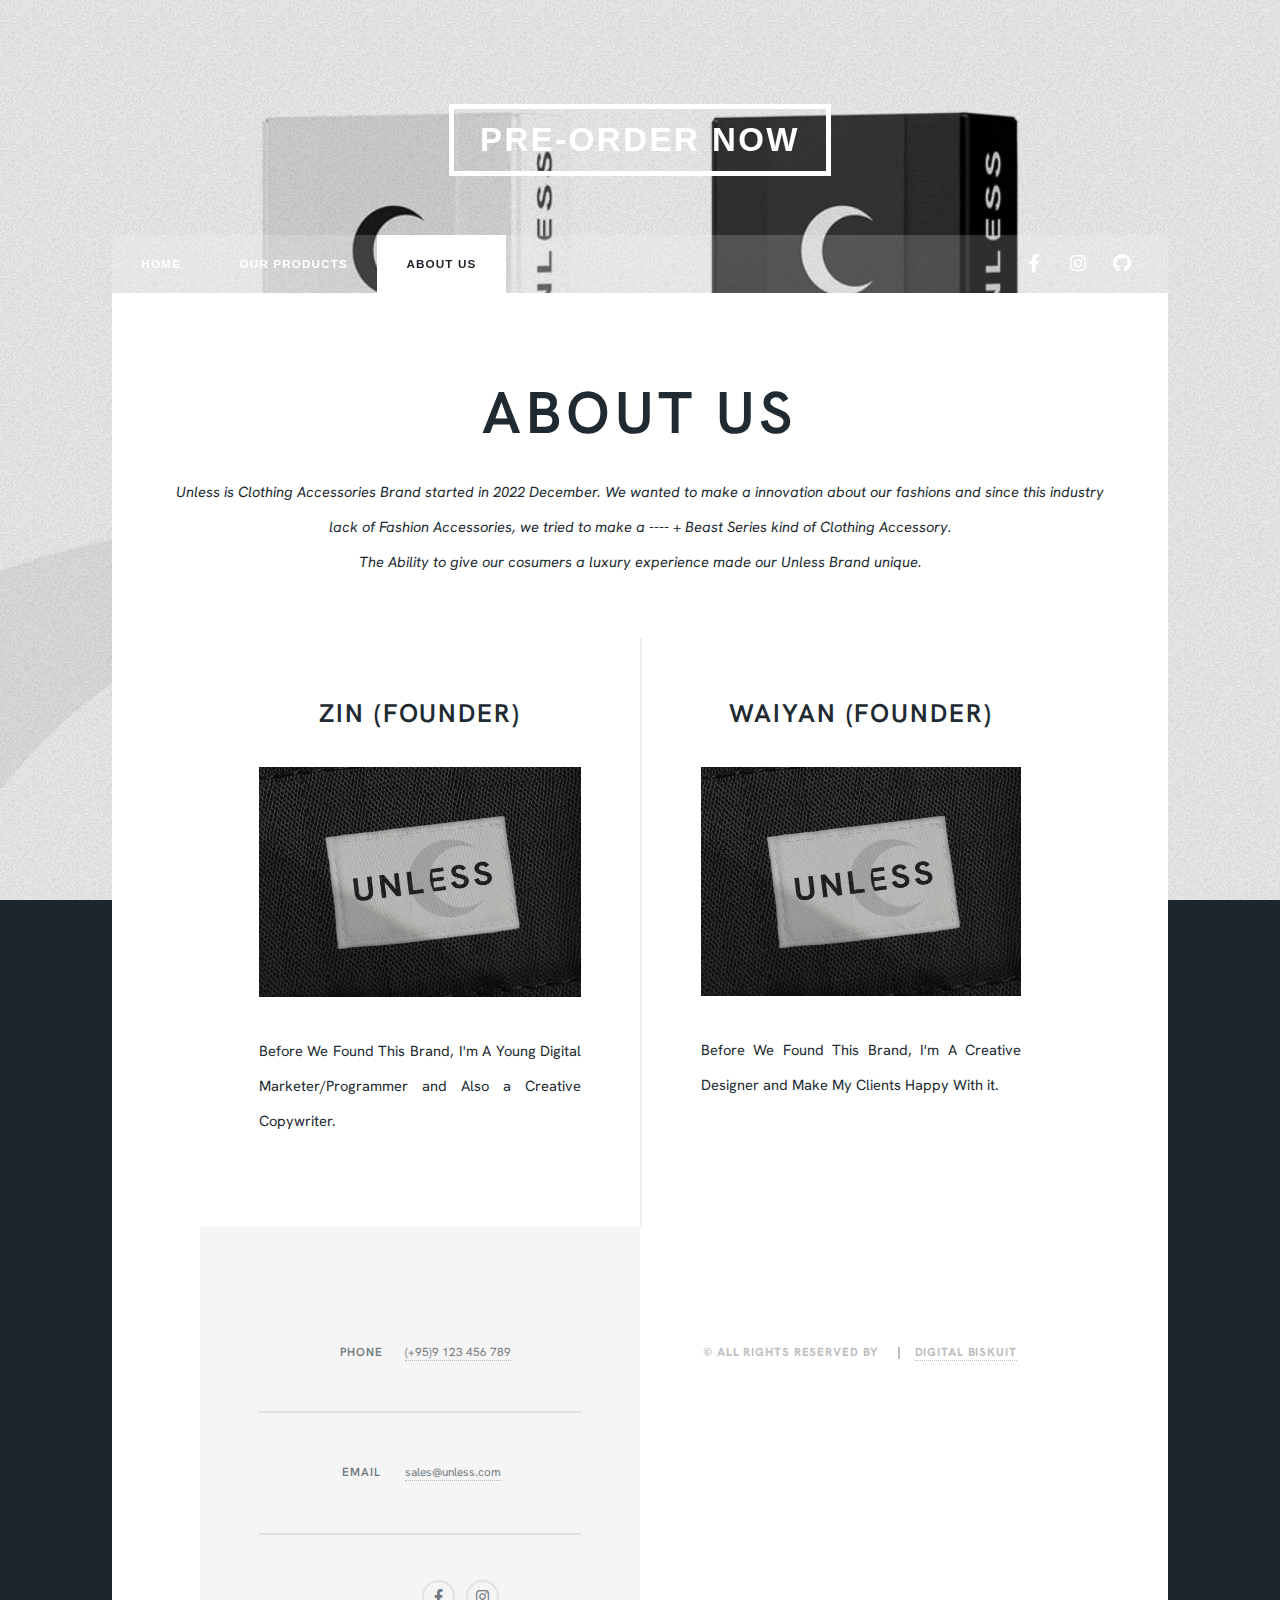
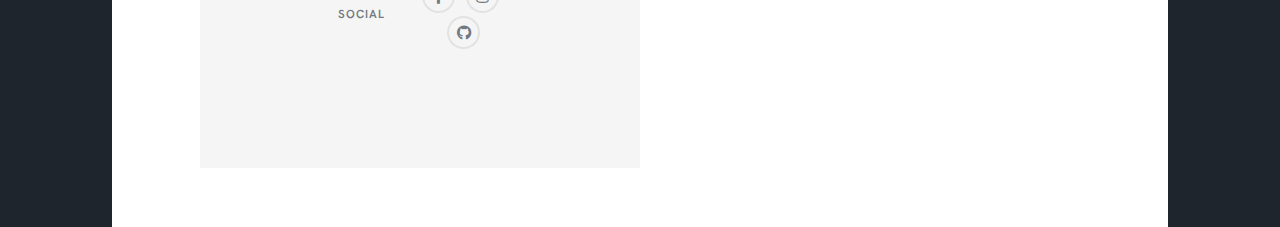
==== commit 4569f36e: "Update aboutus.html" ====
--- a/aboutus.html
+++ b/aboutus.html
@@ -15,7 +15,7 @@
 
 				<!-- Header -->
 					<header id="header">
-						<a href="https://forms.gle/uuUz8VNEudroMSf68" class="logo">Pre-Order Now</a>
+						<a href="#" class="logo">Pre-Order Now</a>
 					</header>
 
 				<!-- Nav -->
@@ -39,7 +39,7 @@
 							<section class="post">
 								<header class="major">
 									<h2>About us</h2>
-										<p>Unless is Clothing Accessories Brand started in 2022 December. We wanted to make a innovation about our fashions and since this industry lack of Fashion Accessories, we tried to make a Hood + Beast Series kind of Hoodie Accessory.<br /> 
+										<p>Unless is Clothing Accessories Brand started in 2022 December. We wanted to make a innovation about our fashions and since this industry lack of Fashion Accessories, we tried to make a ---- + Beast Series kind of Clothing Accessory.<br /> 
 											The Ability to give our cosumers a luxury experience made our Unless Brand unique.</p>
 								</header>
 
@@ -71,7 +71,7 @@
 					<section class="split contact">
 						<section class="alt">
 							<h3>Phone</h3>
-							<p><a href="tel:+959796481805">(+95)9 796 481 805</a></p>
+							<p><a href="#">(+95)9 123 456 789</a></p>
 						</section>
 						<section>
 							<h3>Email</h3>
